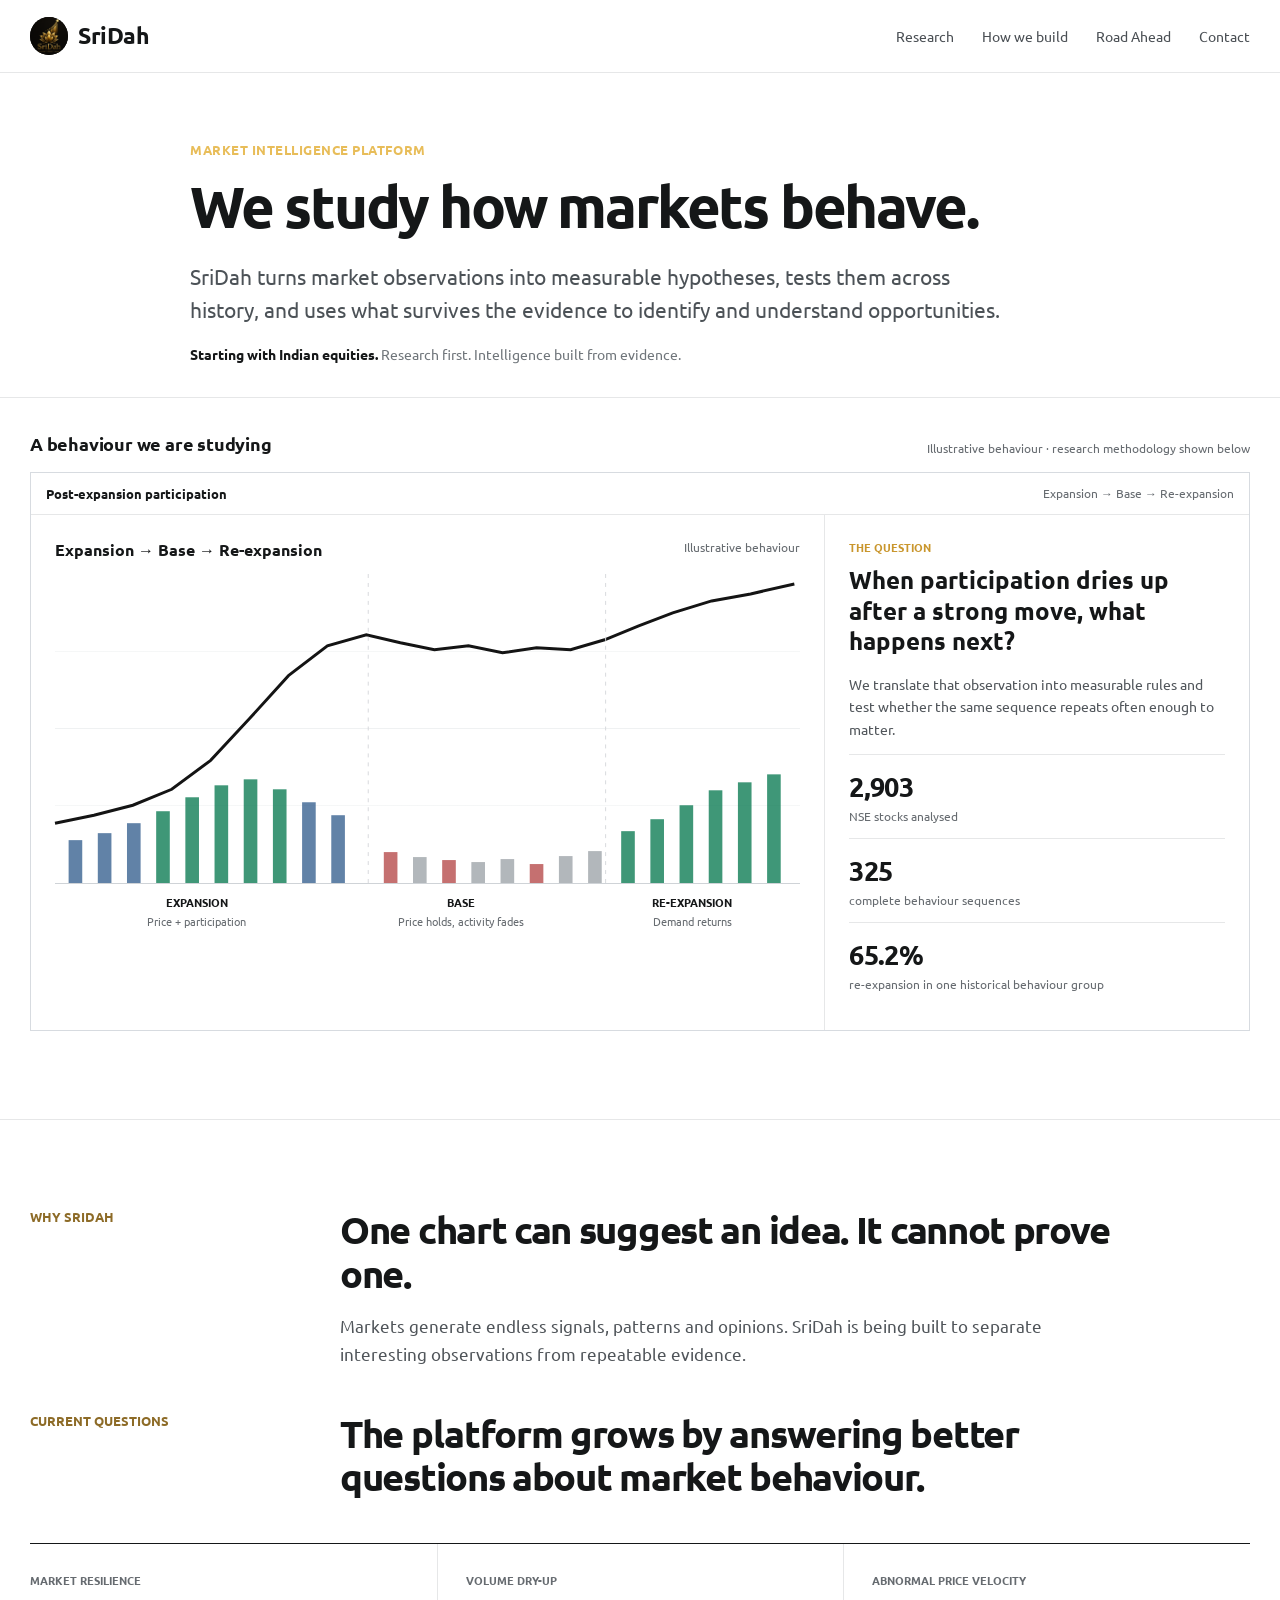
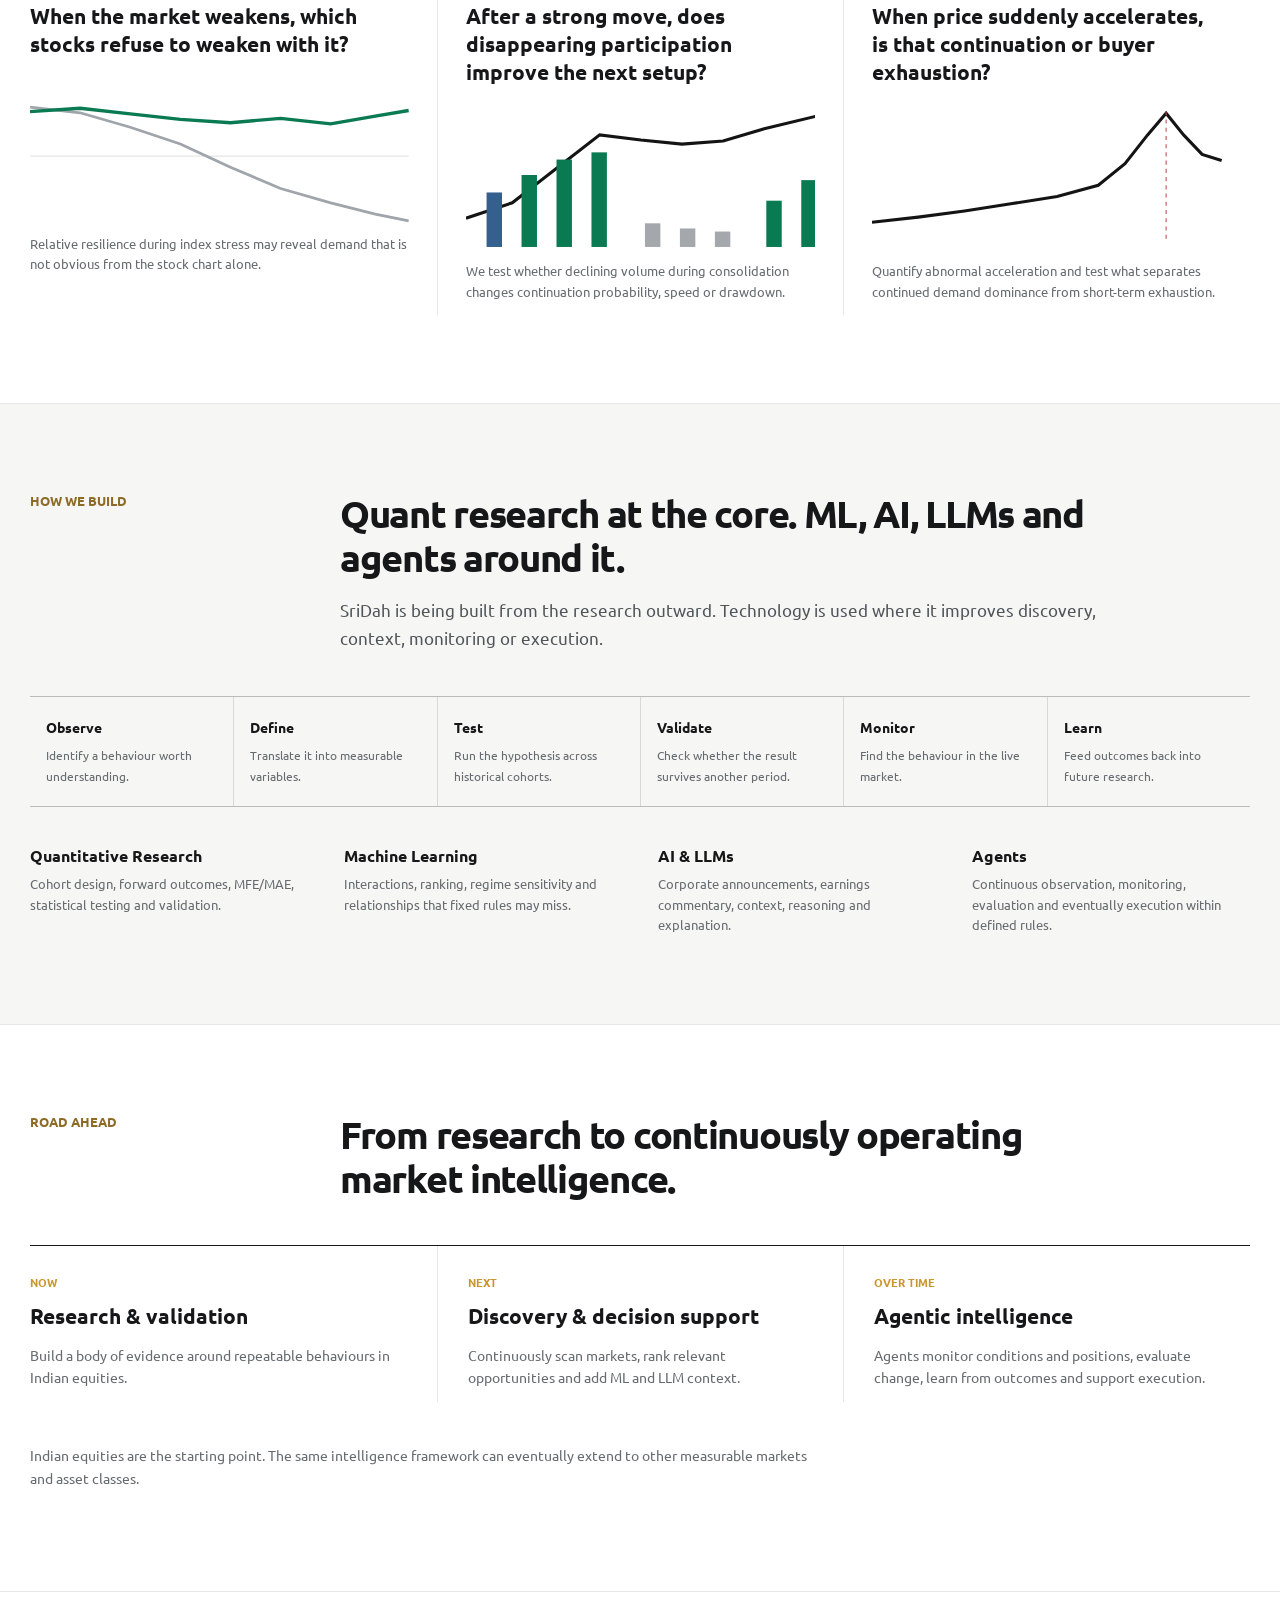
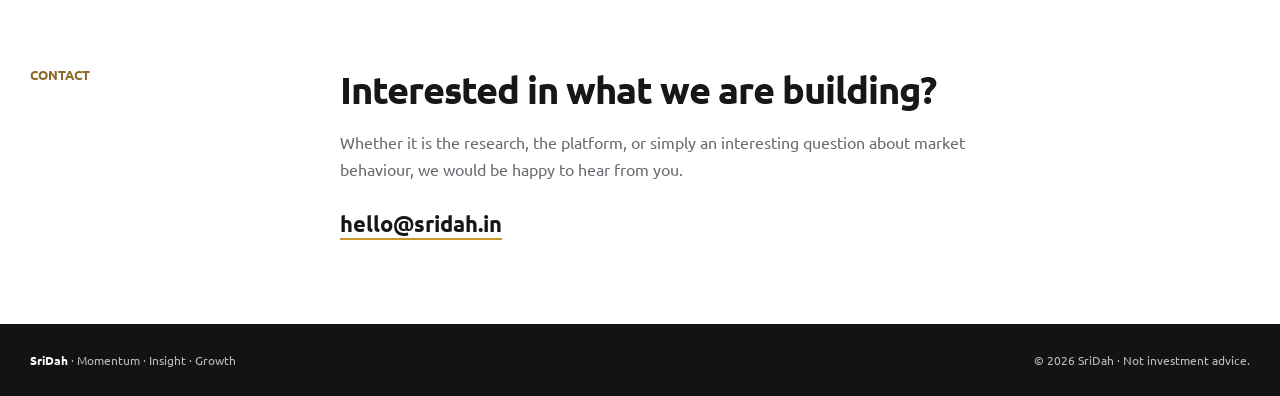
==== index.html @ 727c5d39 "second version" ====
<!doctype html>
<html lang="en">
<head>
<meta charset="utf-8">
<meta name="viewport" content="width=device-width,initial-scale=1">
<title>SriDah | Market Intelligence Platform</title>
<link rel="preconnect" href="https://fonts.googleapis.com">
<link rel="preconnect" href="https://fonts.gstatic.com" crossorigin>
<link href="https://fonts.googleapis.com/css2?family=Ubuntu:wght@400;500;700&display=swap" rel="stylesheet">
<style>
:root{
  --black:#111315; --ink:#151718; --muted:#666b70; --line:#e6e7e8;
  --gold:#c9962d; --gold2:#e8bd59; --soft:#f6f6f4; --white:#fff;
  --green:#0a7a52; --red:#b54848; --blue:#355f8f; --max:1220px;
}
*{box-sizing:border-box}
html{scroll-behavior:smooth}
body{margin:0;font-family:"Ubuntu",Arial,Helvetica,sans-serif;color:var(--ink);background:#fff}
a{color:inherit;text-decoration:none}
.wrap{width:min(var(--max),calc(100% - 48px));margin:0 auto}

header{background:#fff;color:var(--ink);border-bottom:1px solid var(--line)}
.nav{height:72px;display:flex;align-items:center;justify-content:space-between}
.brand{display:flex;align-items:center;gap:10px;font-weight:700;font-size:23px;letter-spacing:-.4px}
.brand img{width:38px;height:38px;object-fit:cover;object-position:50% 31%;border-radius:50%}
.links{display:flex;gap:28px;font-size:14px;color:#4a4f54}
.links a:hover{color:var(--gold)}

.hero{background:#fff;color:var(--ink);padding:68px 0 34px}
.hero-grid{display:block;max-width:900px}
.eyebrow{font-size:13px;font-weight:700;color:var(--gold2);letter-spacing:.04em;margin-bottom:18px}
.hero h1{font-size:58px;line-height:1.03;letter-spacing:-2.2px;margin:0;max-width:820px}
.hero p{font-size:21px;line-height:1.6;color:#4c5257;max-width:820px;margin:24px 0 0}
.techline{margin-top:20px;font-size:14px;color:#777d82}
.techline b{color:var(--ink);font-weight:600}
.logo-stage{display:none}
.logo-stage img{display:none}

section{padding:88px 0;border-bottom:1px solid var(--line)}
.section-head{display:grid;grid-template-columns:240px 1fr;gap:70px;margin-bottom:44px}
.label{font-size:13px;font-weight:700;color:#8d6b27}
.section-head h2{font-size:38px;line-height:1.15;letter-spacing:-1.3px;margin:0;max-width:790px}
.section-head p{margin:16px 0 0;max-width:760px;font-size:17px;line-height:1.65;color:#50555a}

.research-window{border:1px solid #d7dbe0}
.research-top{height:42px;display:flex;align-items:center;justify-content:space-between;padding:0 15px;border-bottom:1px solid var(--line);font-size:12px;color:var(--muted)}
.research-top b{color:var(--ink);font-size:13px}
.research-grid{display:grid;grid-template-columns:1.5fr .8fr}
.chart-side{padding:24px;border-right:1px solid var(--line)}
.chart-title{display:flex;justify-content:space-between;margin-bottom:14px;gap:20px}
.chart-title strong{font-size:16px} .chart-title span{font-size:12px;color:var(--muted)}
.chart{height:310px;padding-right:6px;background:linear-gradient(to bottom,transparent 24.8%,#eff1f2 25%,transparent 25.2%,transparent 49.8%,#eff1f2 50%,transparent 50.2%,transparent 74.8%,#eff1f2 75%,transparent 75.2%);border-bottom:1px solid #cfd3d7}
.chart svg{width:100%;height:100%;overflow:visible}
.regimes{display:grid;grid-template-columns:38% 33% 29%;font-size:11px;color:var(--muted);text-align:center;margin-top:10px}
.regimes b{display:block;color:var(--ink);margin-bottom:3px}
.insight{padding:24px}
.insight .q{font-size:11px;font-weight:700;color:var(--gold);margin-bottom:10px}
.insight h3{font-size:24px;line-height:1.28;margin:0 0 16px}
.insight p{font-size:14px;line-height:1.6;color:#51565b}
.stat{padding:14px 0;border-top:1px solid var(--line)}
.stat b{display:block;font-size:27px;letter-spacing:-.7px}
.stat span{font-size:12px;color:var(--muted)}

.questions{display:grid;grid-template-columns:repeat(3,1fr);border-top:1px solid var(--ink)}
.question{padding:24px 28px 0 0}
.question+.question{border-left:1px solid var(--line);padding-left:28px}
.question small{font-size:11px;font-weight:700;color:var(--muted)}
.question h3{font-size:21px;line-height:1.32;margin:14px 0 18px}
.question p{font-size:13px;line-height:1.58;color:var(--muted)}
.mini{height:140px;margin:18px 0}

.build{background:var(--soft)}
.pipeline{display:grid;grid-template-columns:repeat(6,1fr);border-top:1px solid #bbb;border-bottom:1px solid #bbb}
.step{padding:21px 16px;min-height:105px}
.step+.step{border-left:1px solid #d8d8d8}
.step b{display:block;font-size:14px;margin-bottom:7px}
.step span{font-size:12px;line-height:1.5;color:var(--muted)}
.tech{display:grid;grid-template-columns:repeat(4,1fr);gap:36px;margin-top:38px}
.tech h3{font-size:16px;margin:0 0 8px}
.tech p{font-size:13px;line-height:1.6;color:var(--muted);margin:0}

.road{display:grid;grid-template-columns:repeat(3,1fr);border-top:1px solid var(--ink)}
.phase{padding:24px 30px 0 0}
.phase+.phase{border-left:1px solid var(--line);padding-left:30px}
.phase small{font-size:11px;font-weight:700;color:var(--gold)}
.phase h3{font-size:21px;margin:12px 0}
.phase p{font-size:14px;line-height:1.6;color:var(--muted)}
.scope{font-size:14px;line-height:1.6;color:var(--muted);max-width:800px;margin-top:42px}

.contact{padding:74px 0 84px}
.contact-grid{display:grid;grid-template-columns:240px 1fr;gap:70px}
.contact h2{font-size:38px;margin:0 0 16px;letter-spacing:-1px}
.contact p{font-size:16px;line-height:1.65;color:var(--muted);max-width:660px}
.email{display:inline-block;margin-top:12px;font-size:22px;font-weight:700;border-bottom:2px solid var(--gold)}

footer{background:var(--black);color:#bcbcbc;padding:28px 0}
.foot{display:flex;justify-content:space-between;gap:20px;font-size:12px}
.foot b{color:#fff}
.mobile{display:none}


.hero-meta{margin-top:18px;font-size:14px;color:#70767b}
.hero-meta b{color:var(--ink)}
.proof-wrap{padding:28px 0 72px}
.proof-intro{display:flex;align-items:end;justify-content:space-between;gap:30px;margin-bottom:16px}
.proof-intro h2{font-size:18px;margin:0;letter-spacing:-.2px}
.proof-intro span{font-size:12px;color:var(--muted)}

@media(max-width:900px){
 .links{display:none} .mobile{display:block;font-size:13px;color:#ccc}
 .hero-grid,.section-head,.contact-grid{grid-template-columns:1fr}
 .hero-grid{gap:36px} .hero h1{font-size:42px} .hero p{font-size:17px}
 .logo-stage{min-height:auto} .logo-stage img{width:min(78vw,440px)}
 .research-grid,.questions,.tech,.road{grid-template-columns:1fr}
 .chart-side{border-right:0;border-bottom:1px solid var(--line)}
 .question+.question,.phase+.phase{border-left:0;border-top:1px solid var(--line);padding-left:0}
 .question,.phase{padding:24px 0}
 .pipeline{grid-template-columns:1fr 1fr}
 .step:nth-child(even){border-left:1px solid #d8d8d8}
 .step:nth-child(n+3){border-top:1px solid #d8d8d8}
}
</style>
</head>
<body>
<header>
 <div class="wrap nav">
  <a class="brand" href="#">
   <img style="background:#0b0b0b" src="[data-uri]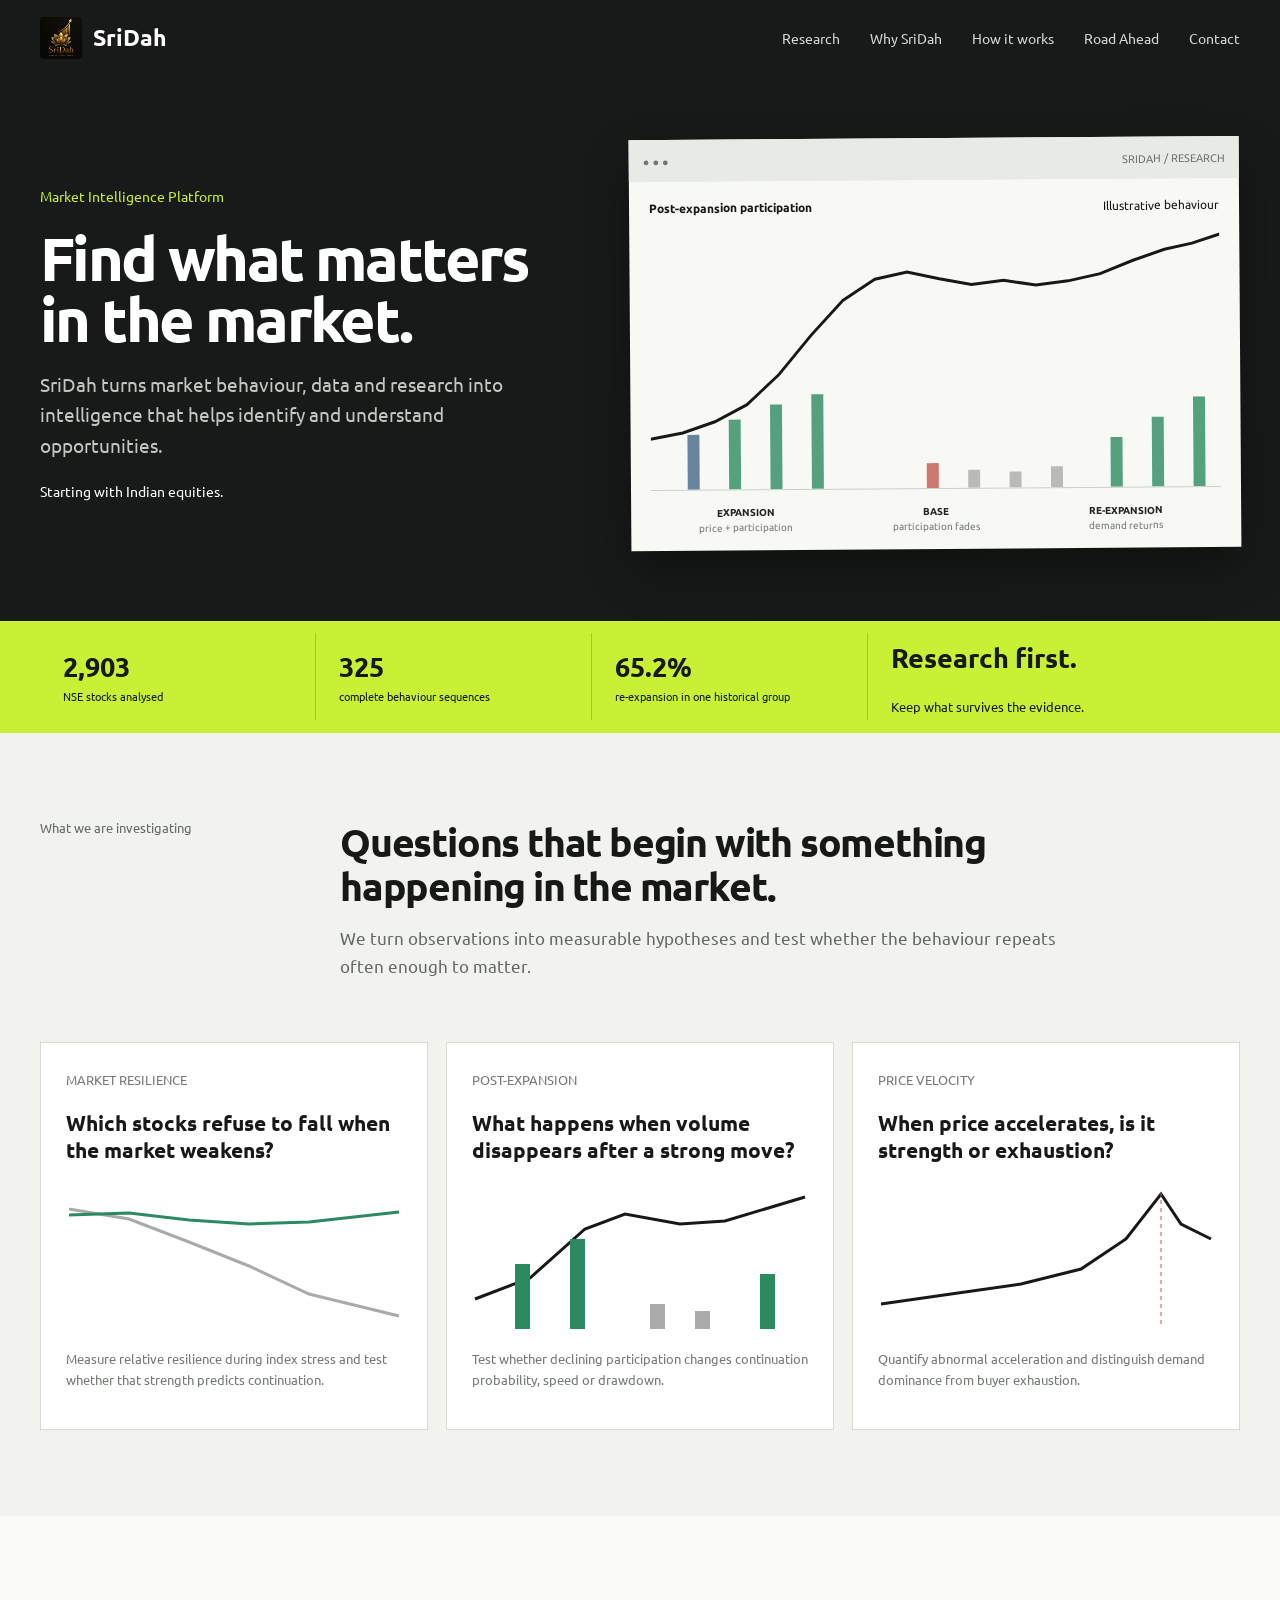
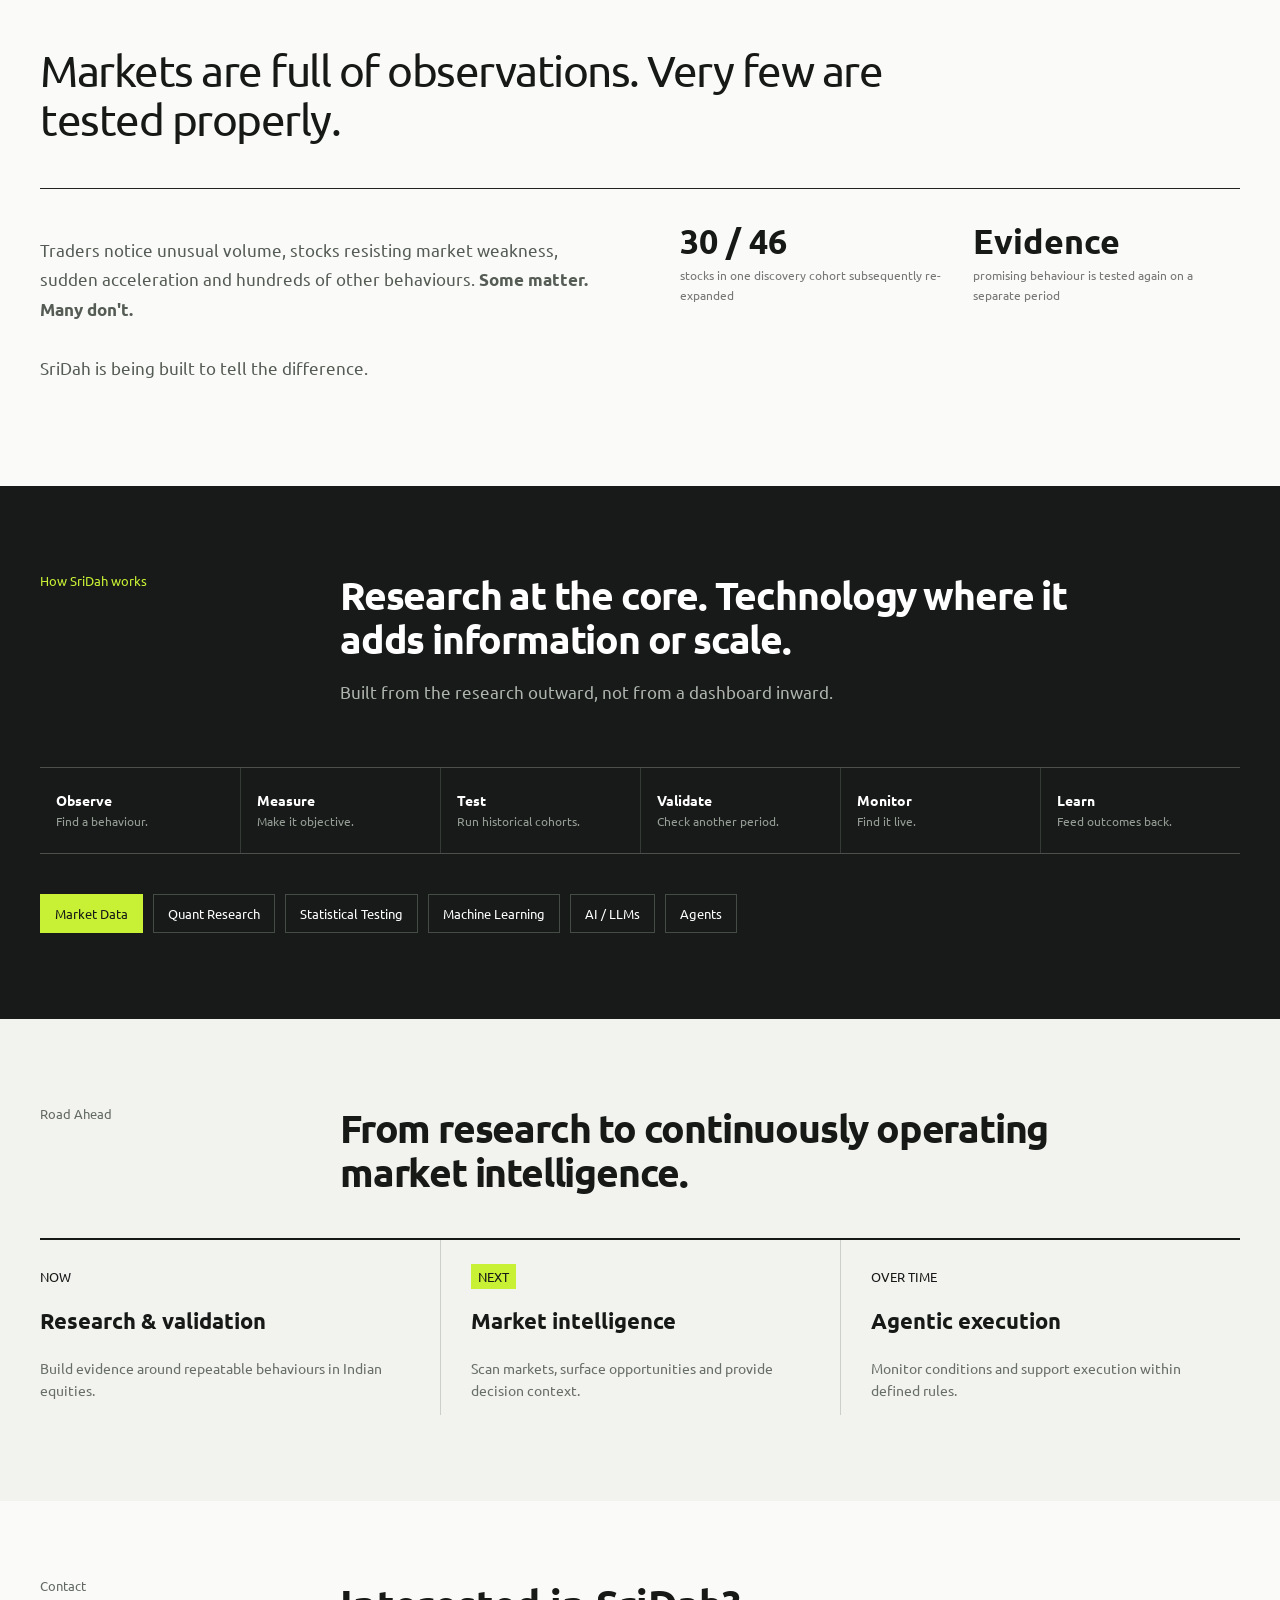
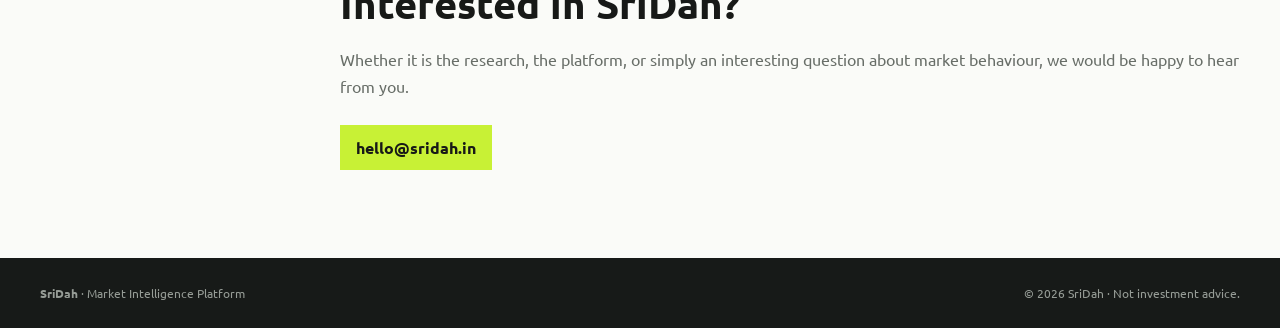
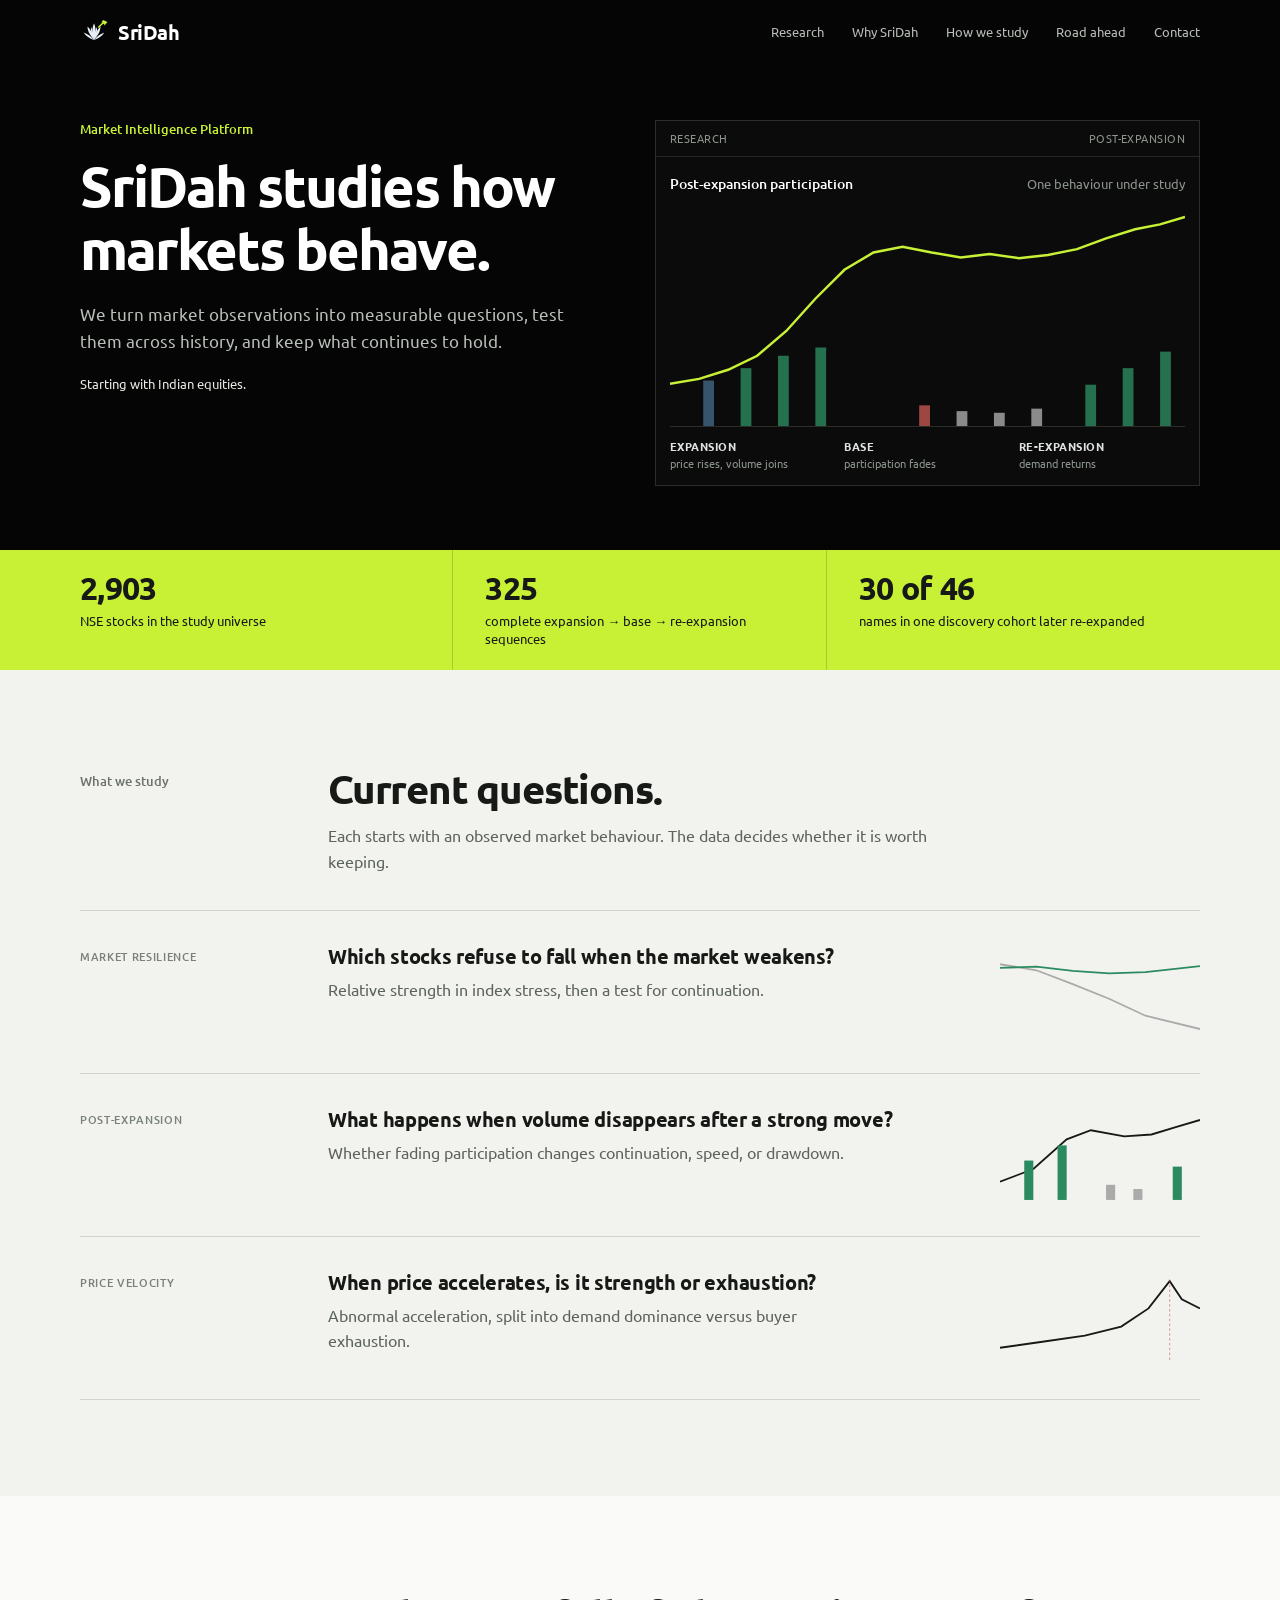
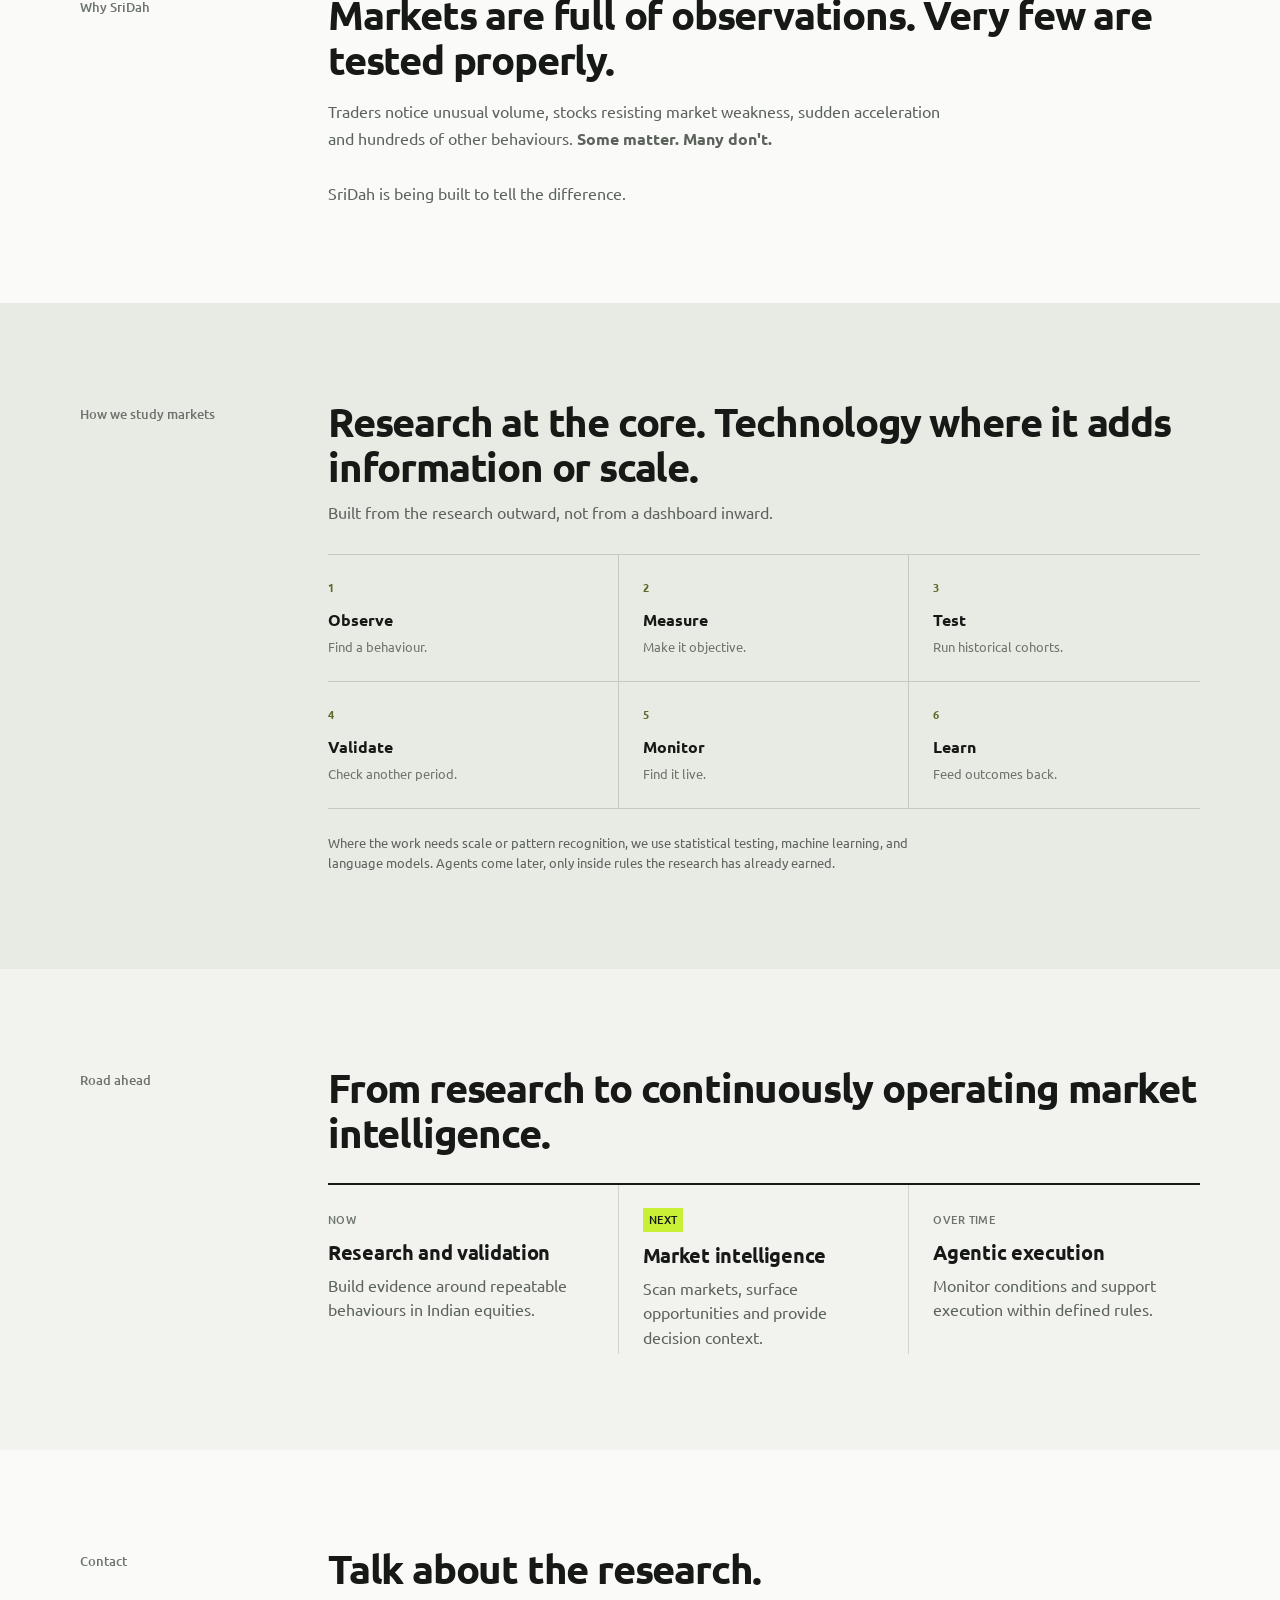
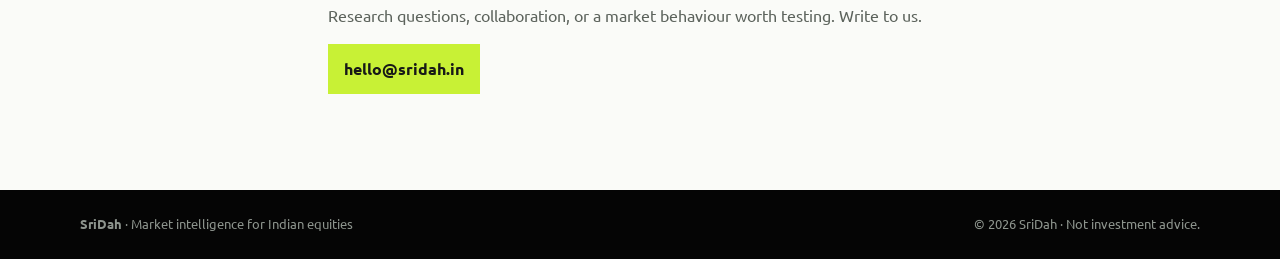
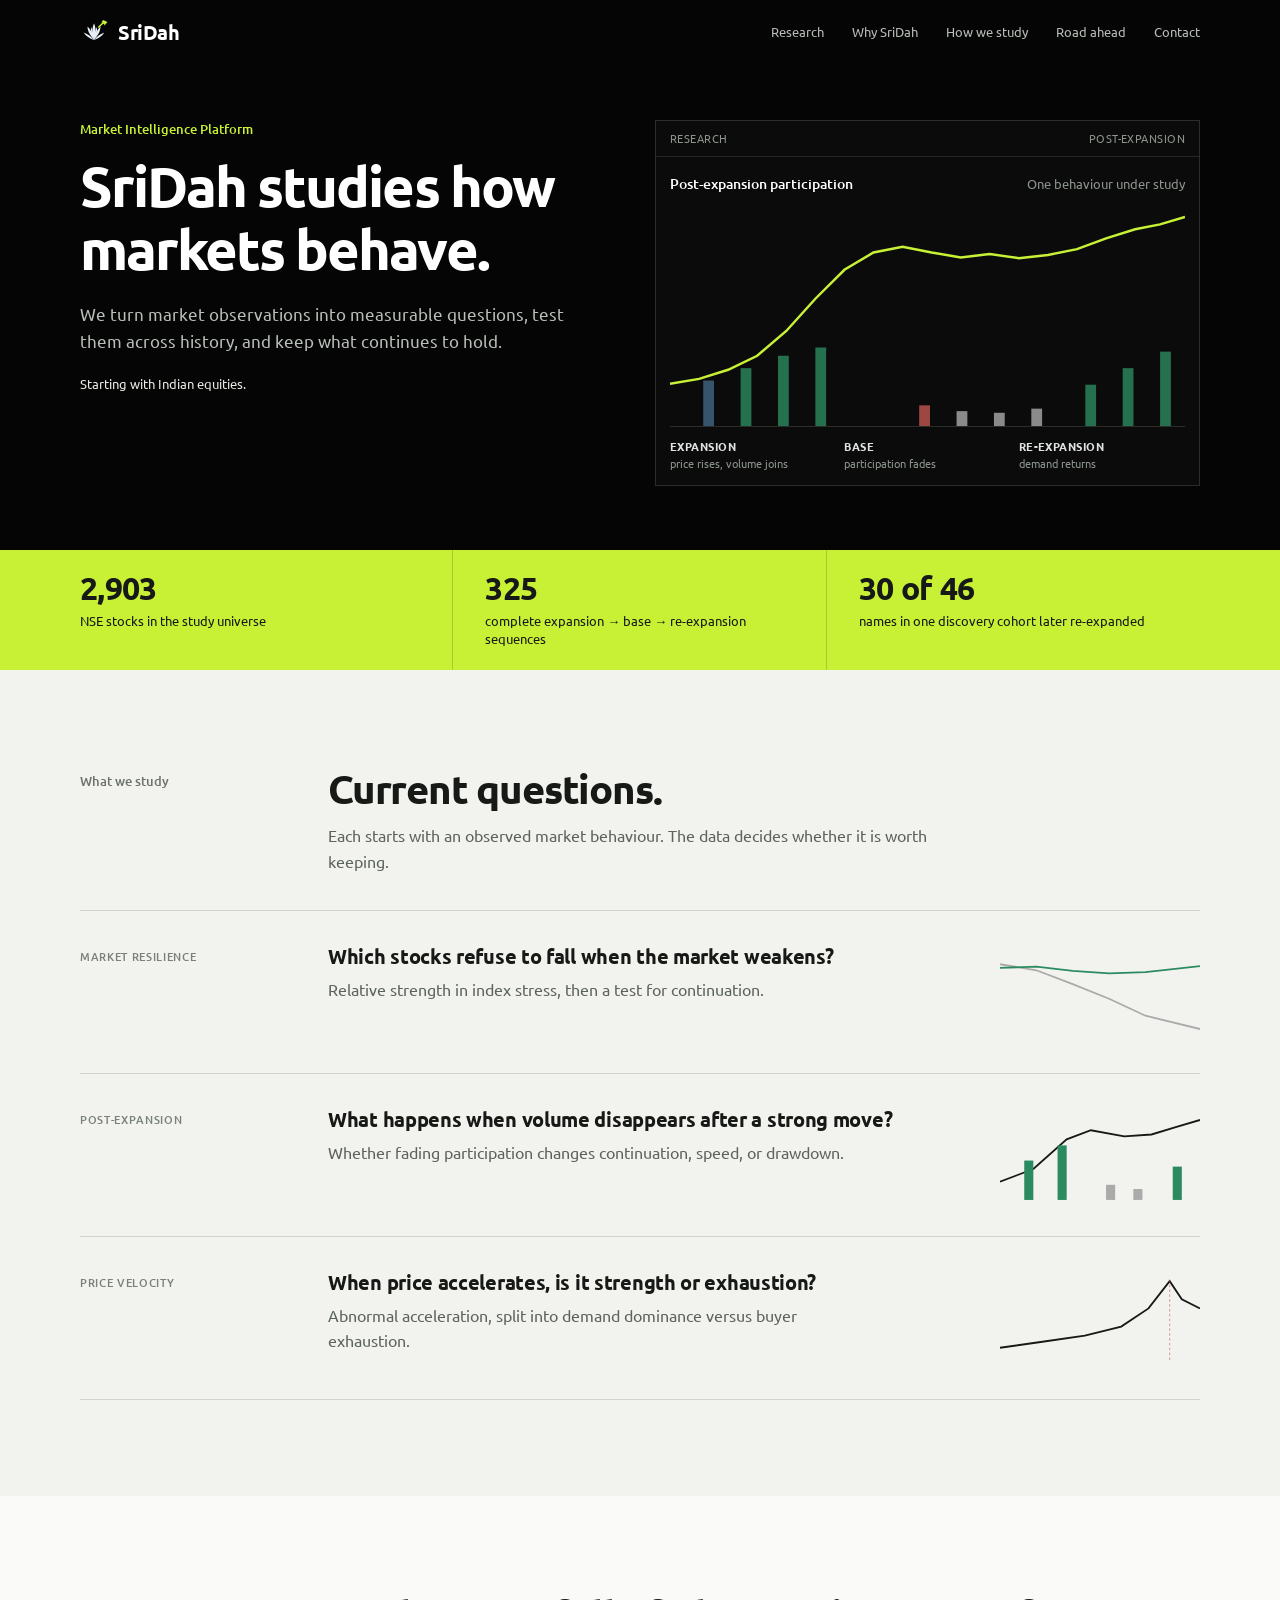
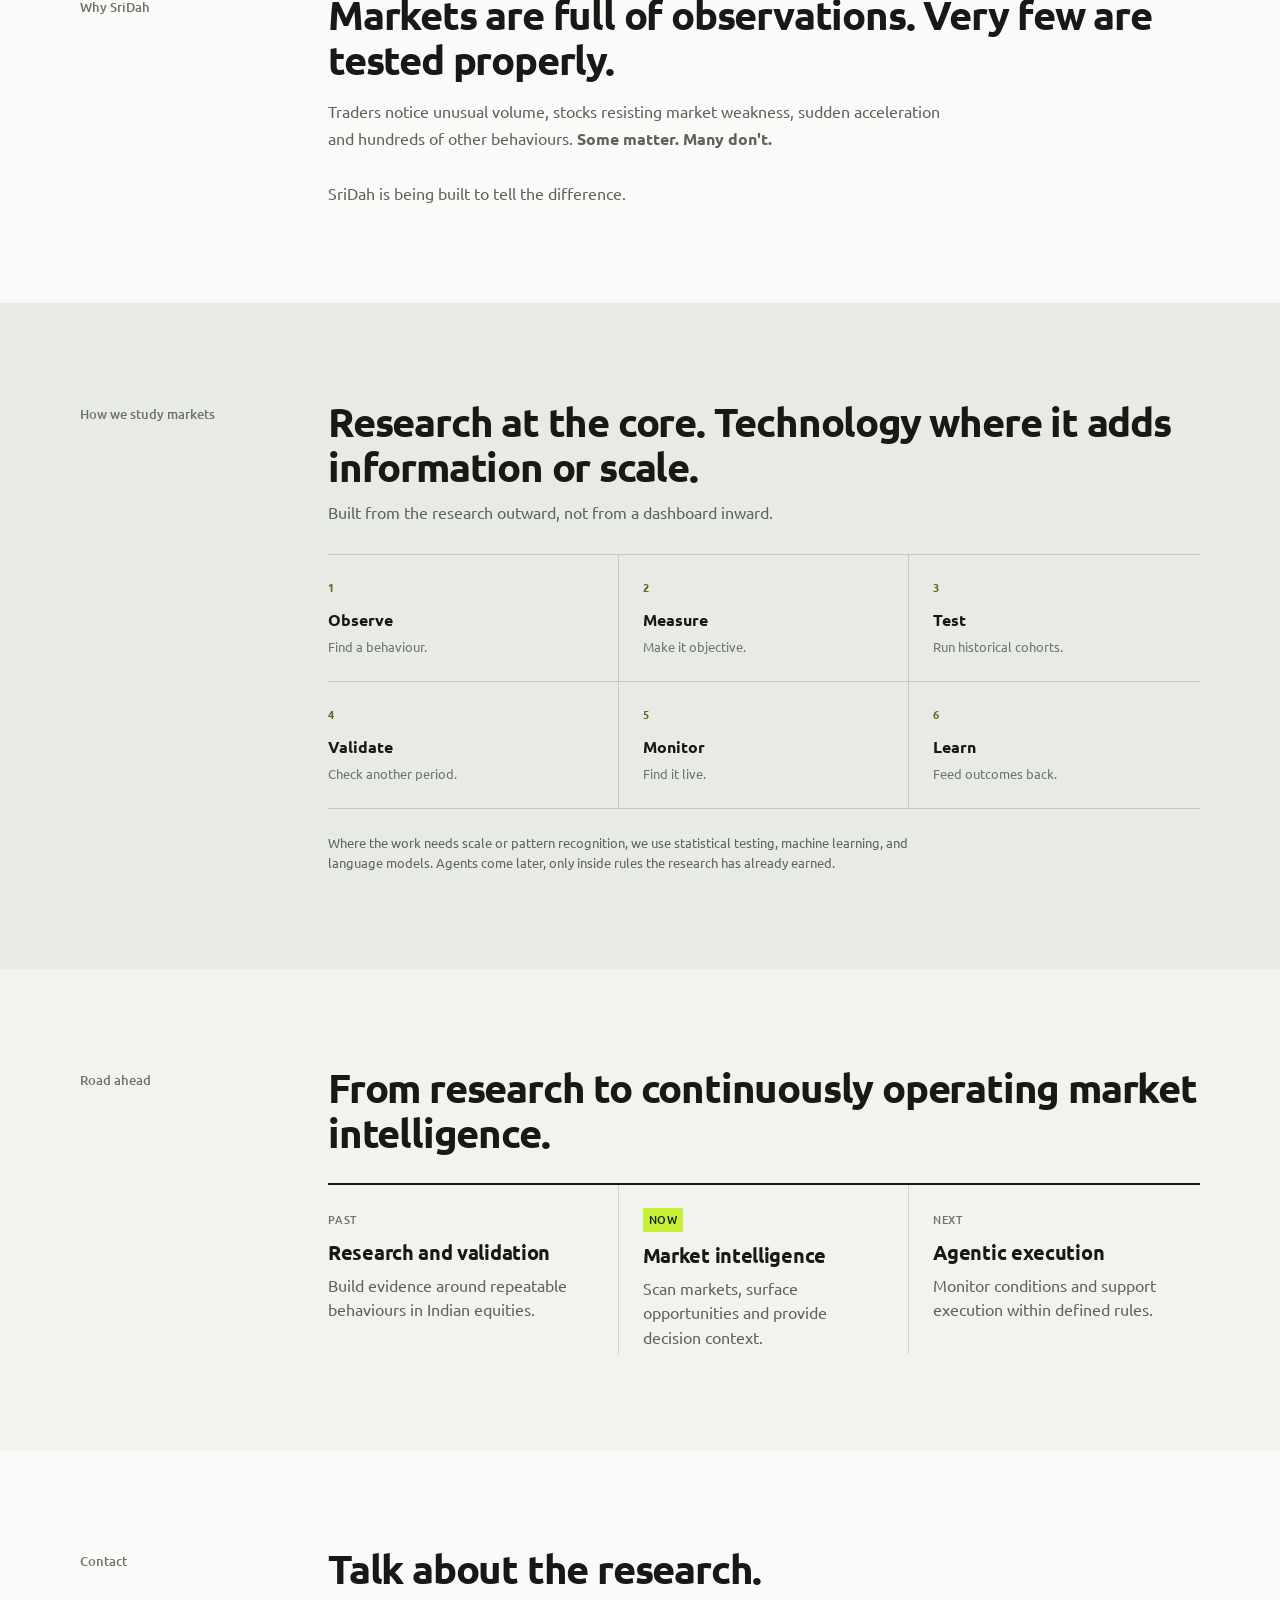
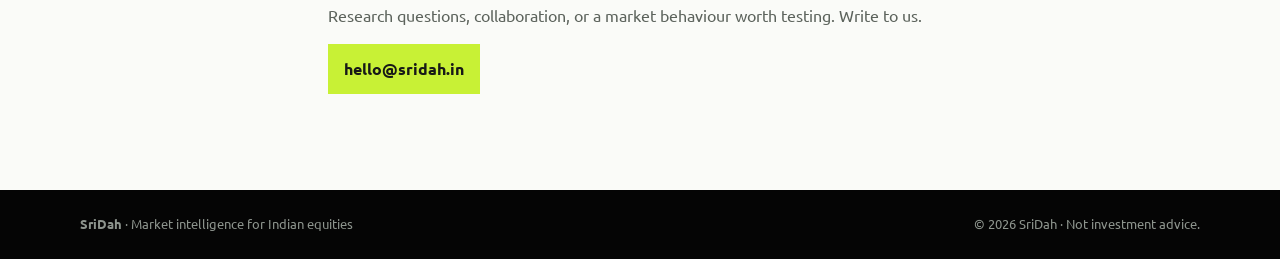
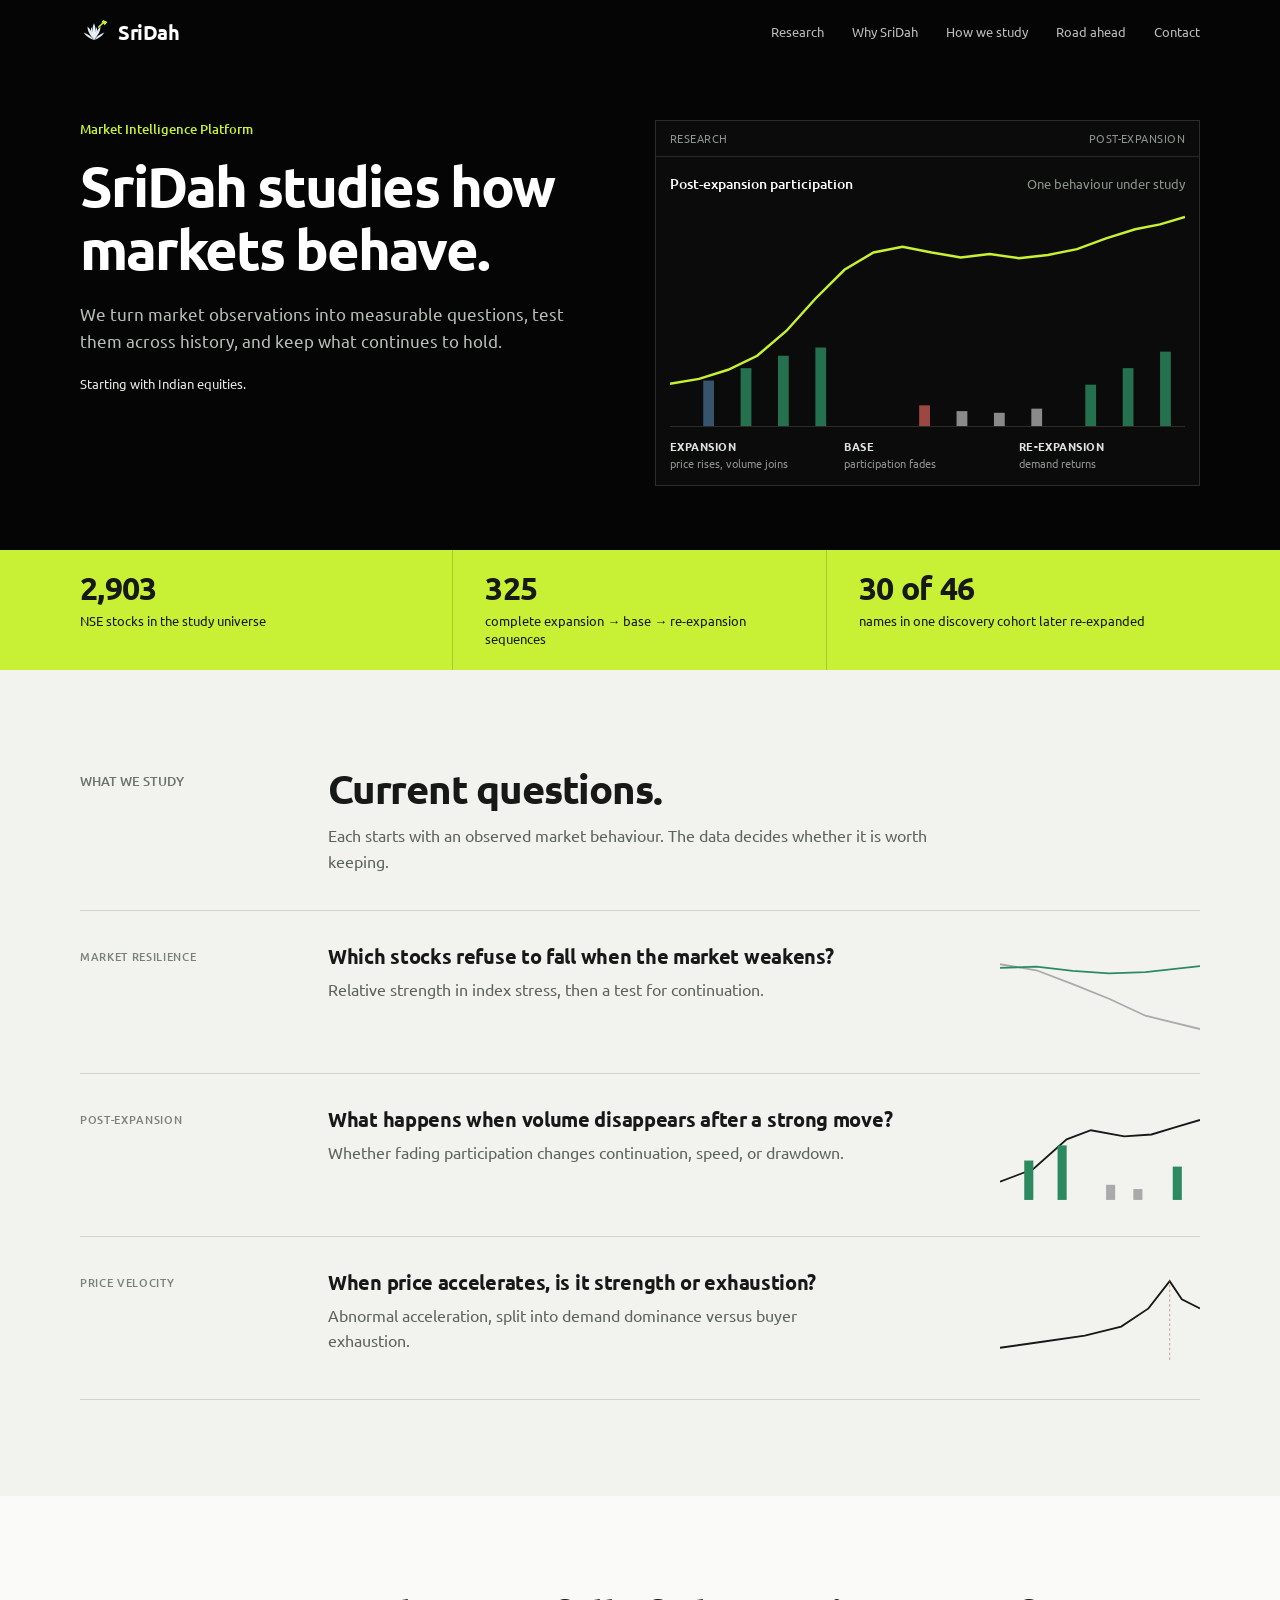
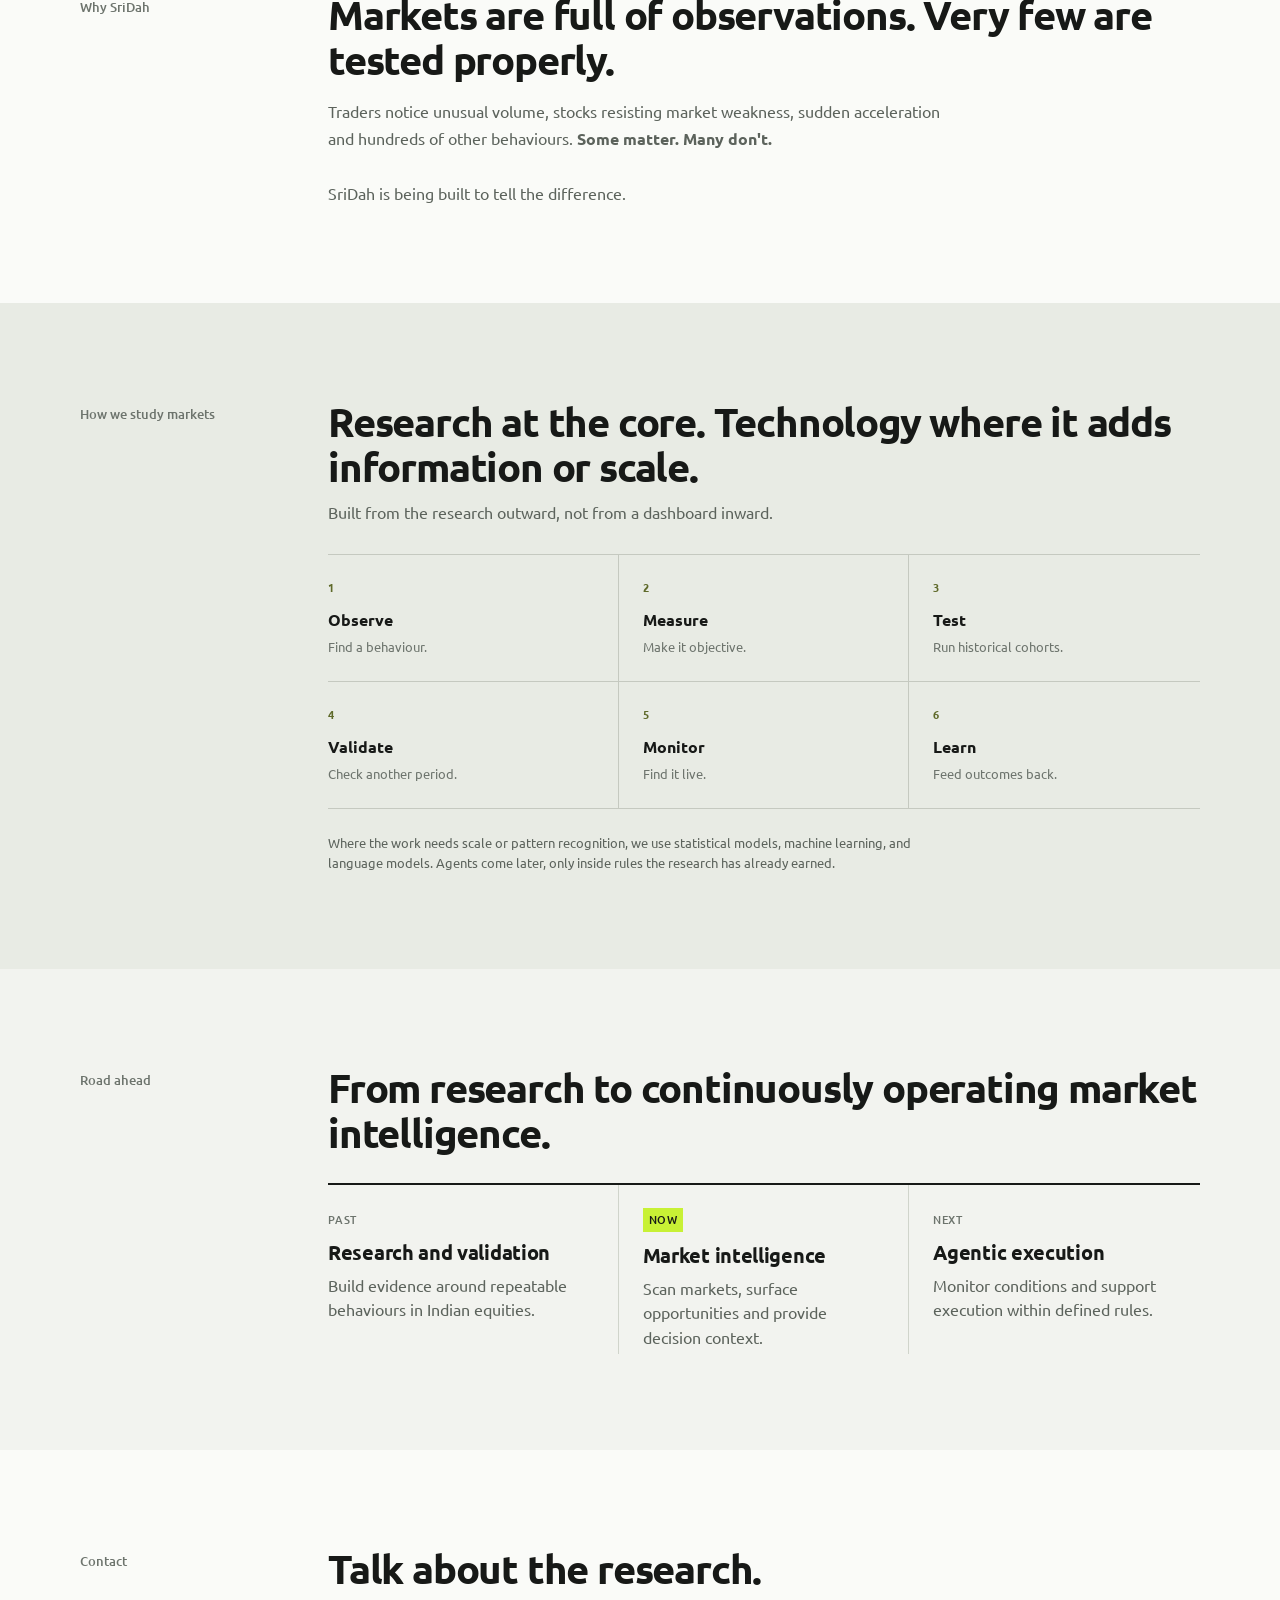
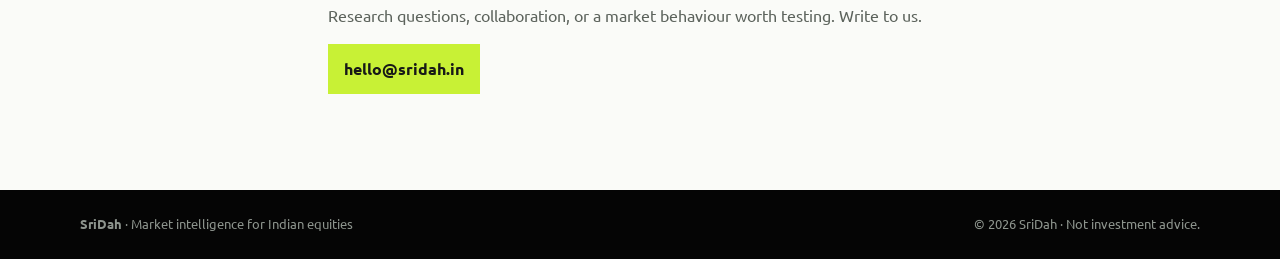
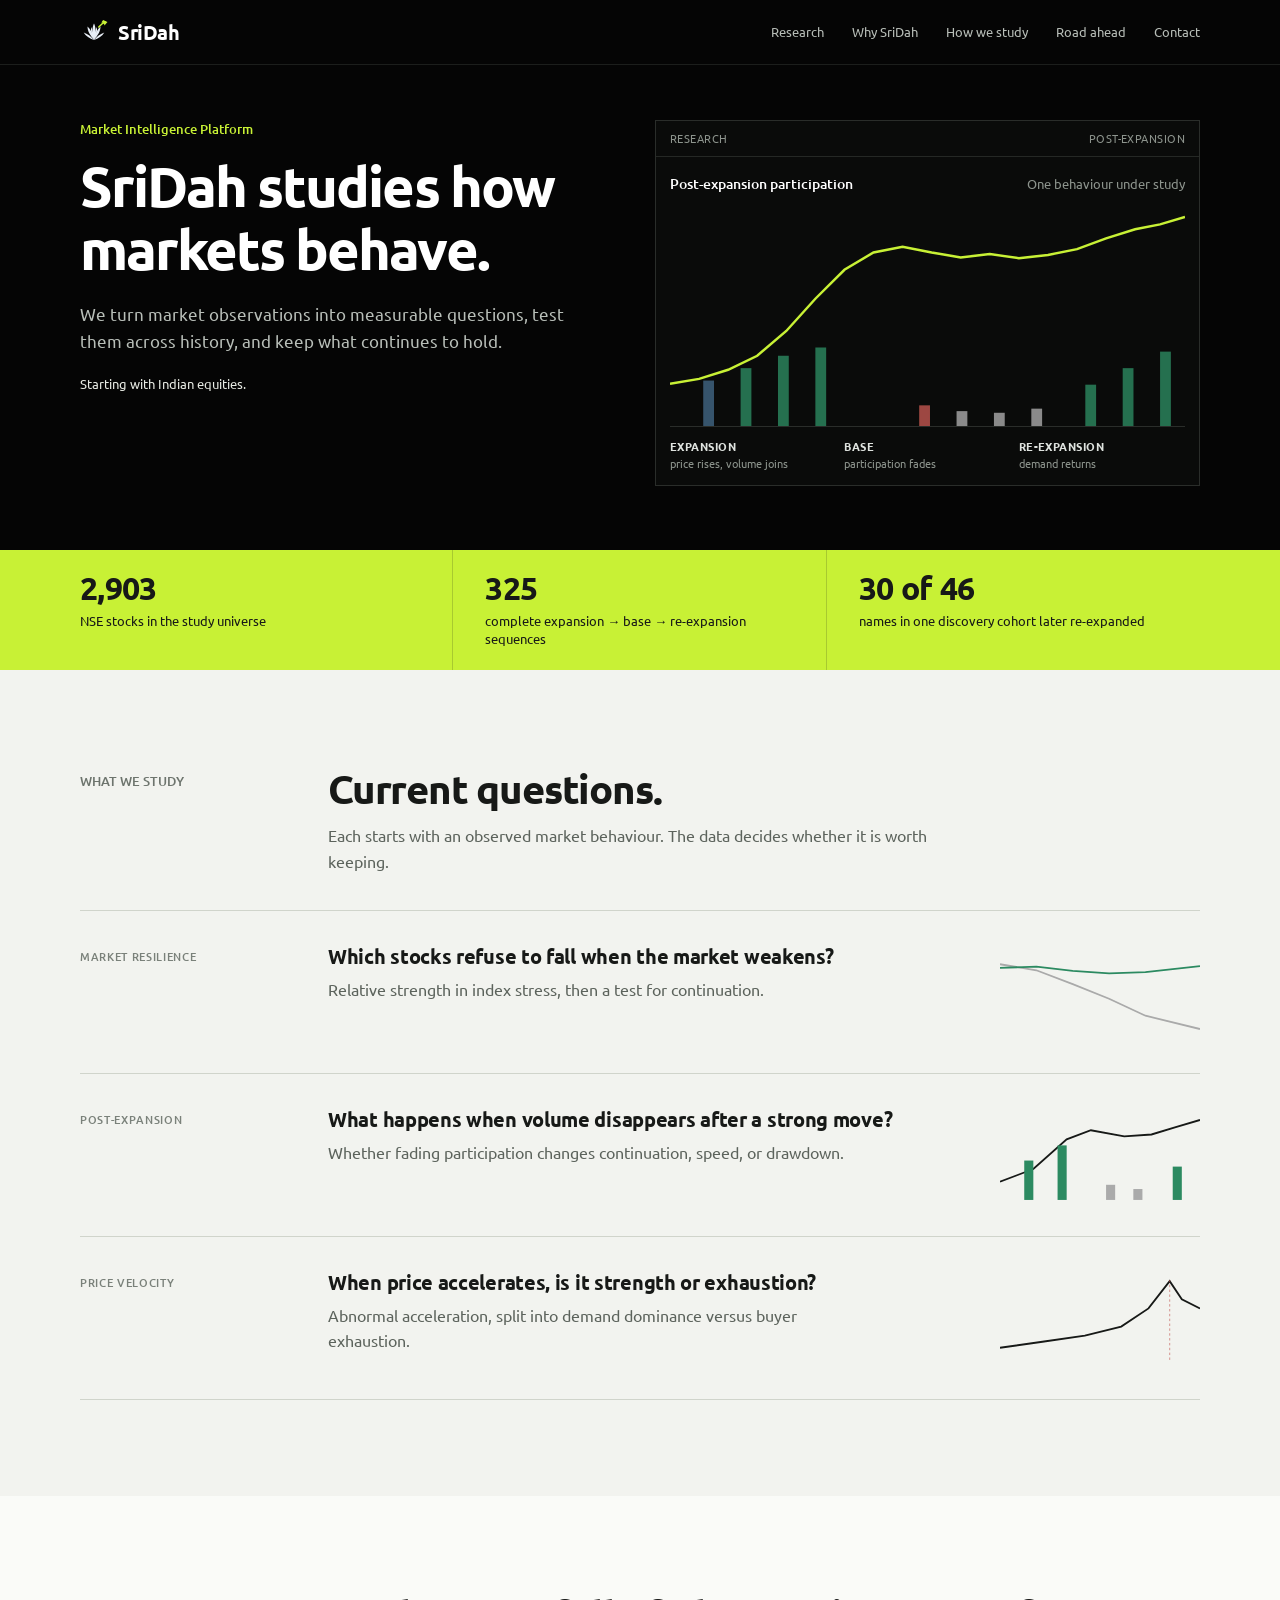
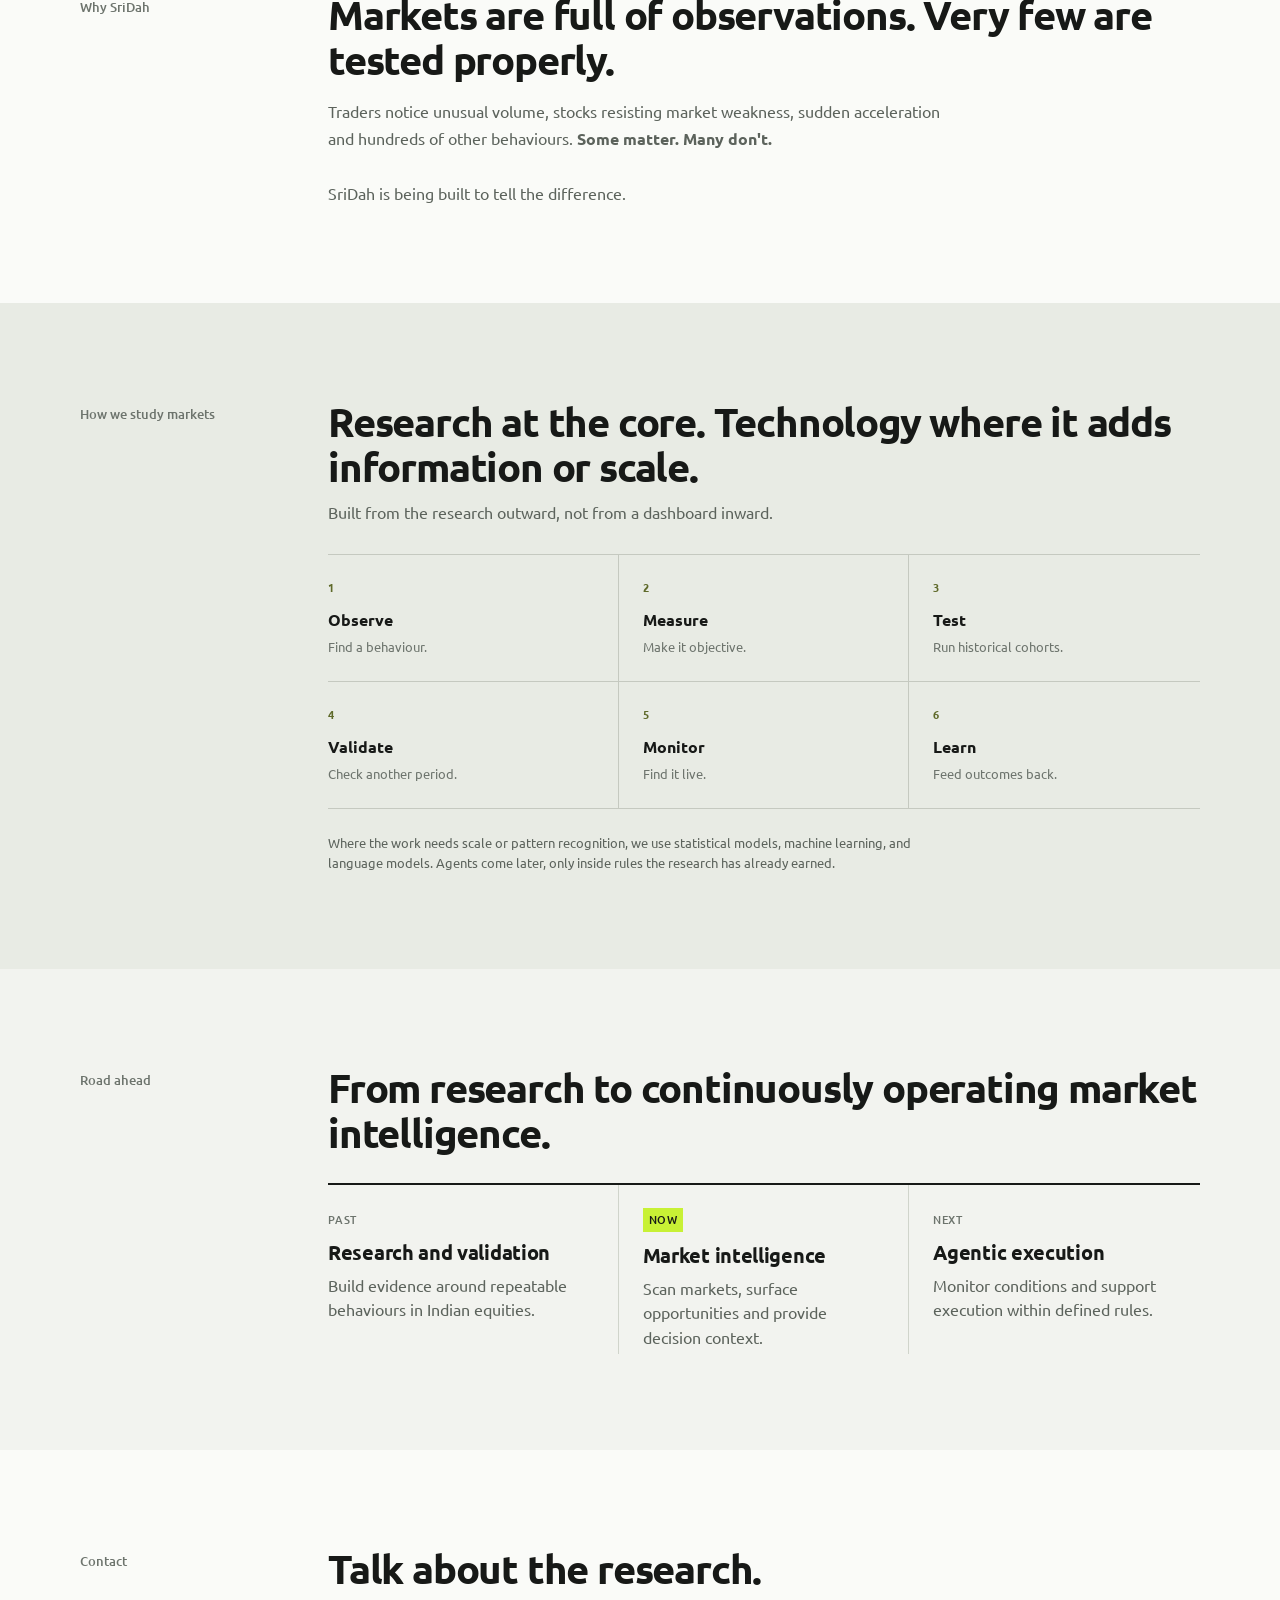
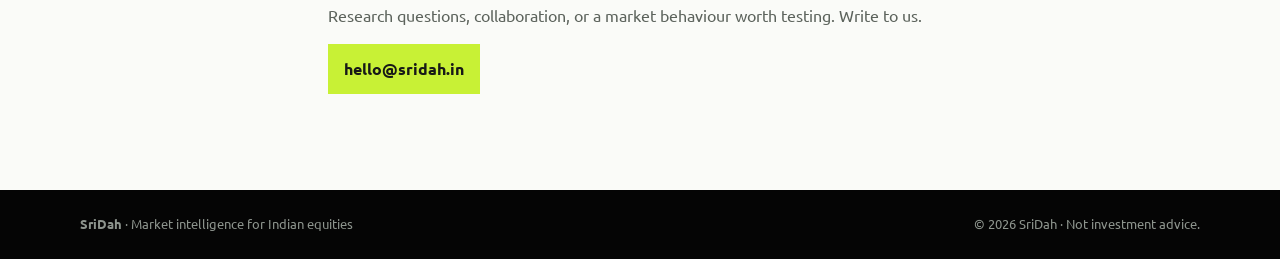
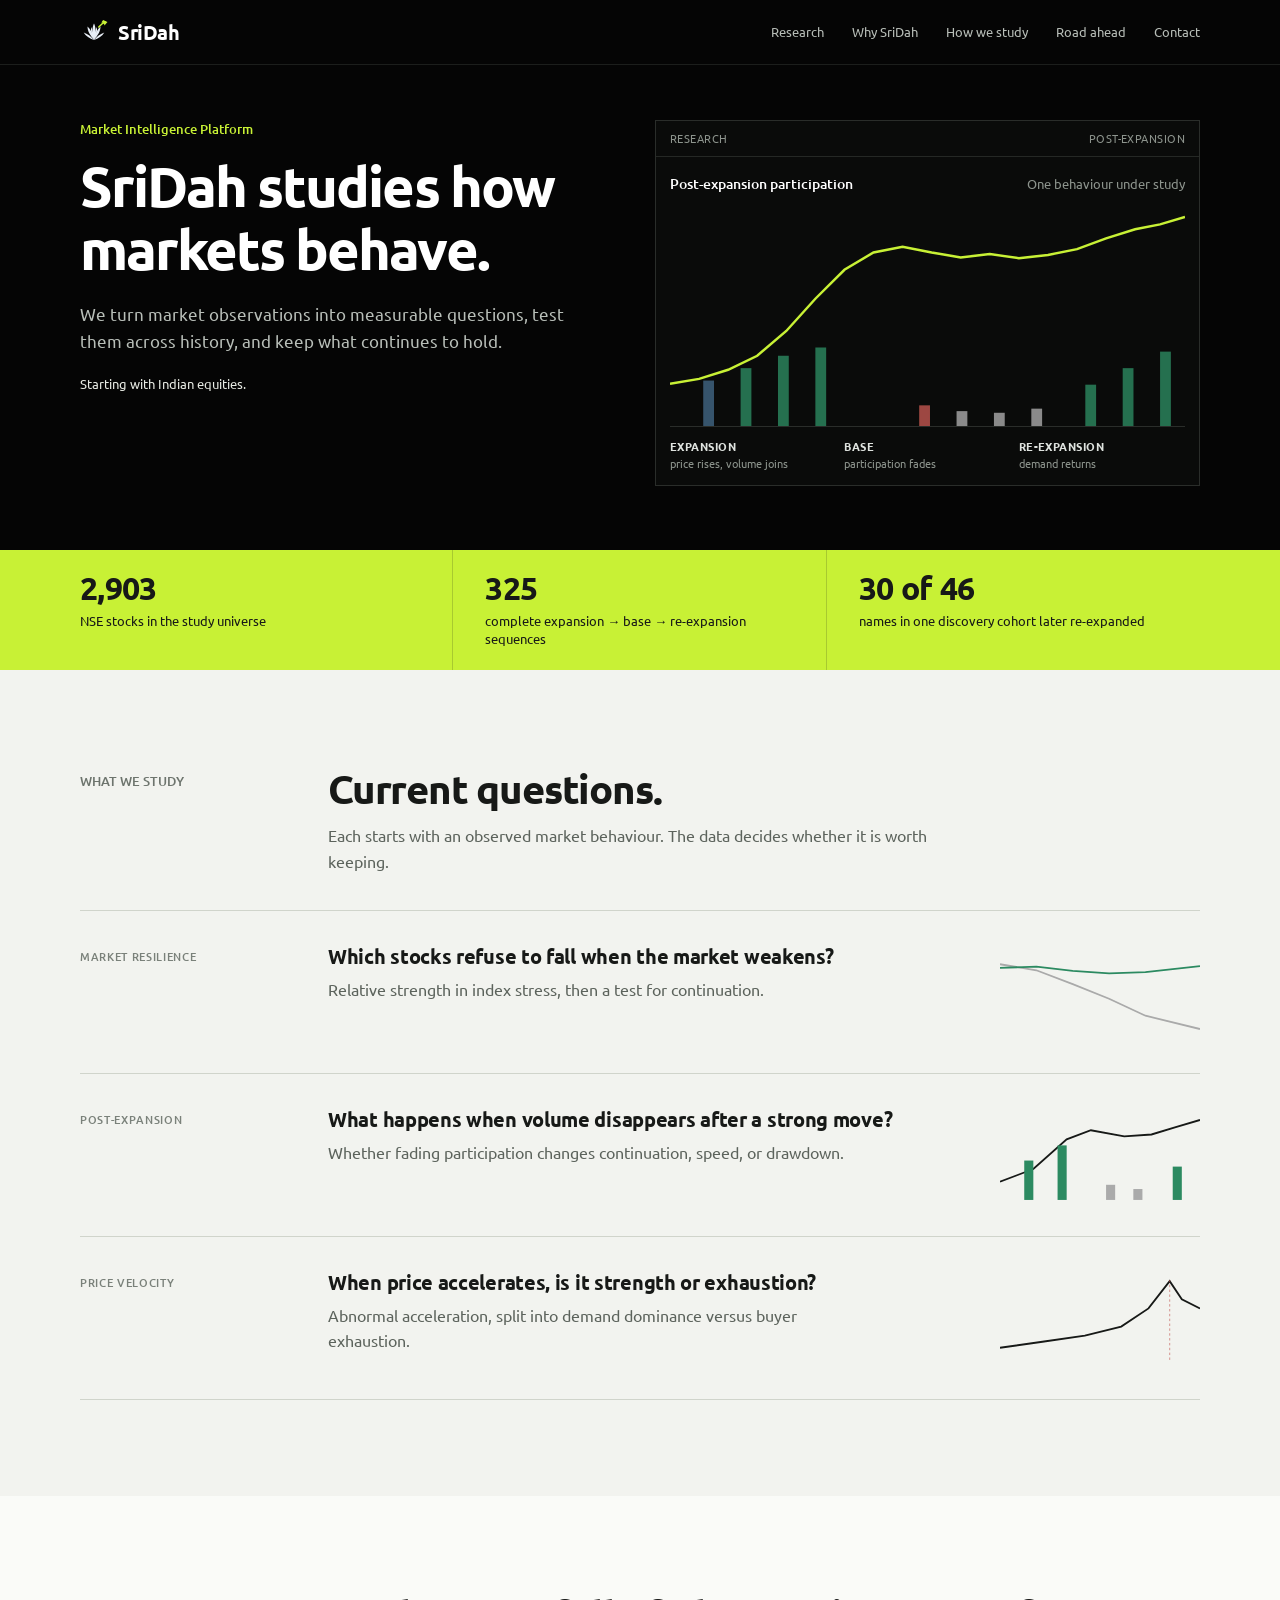
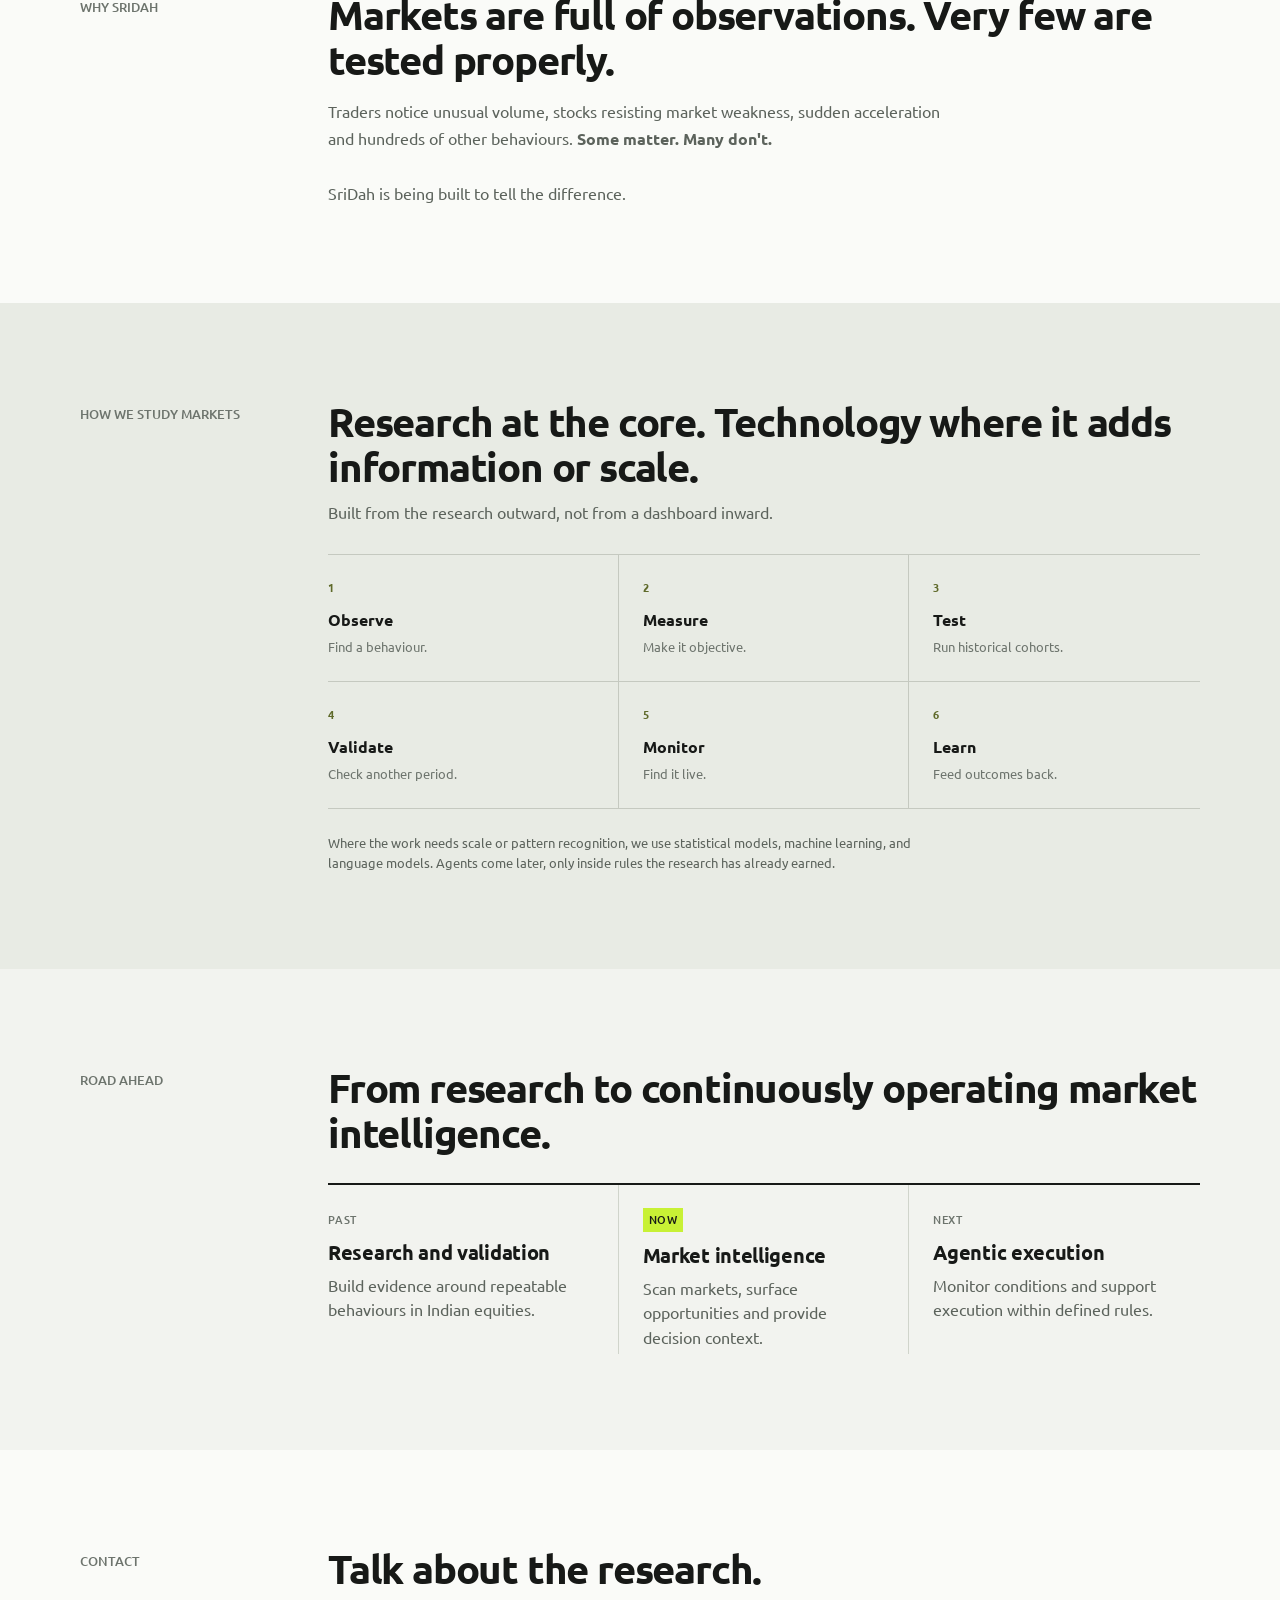
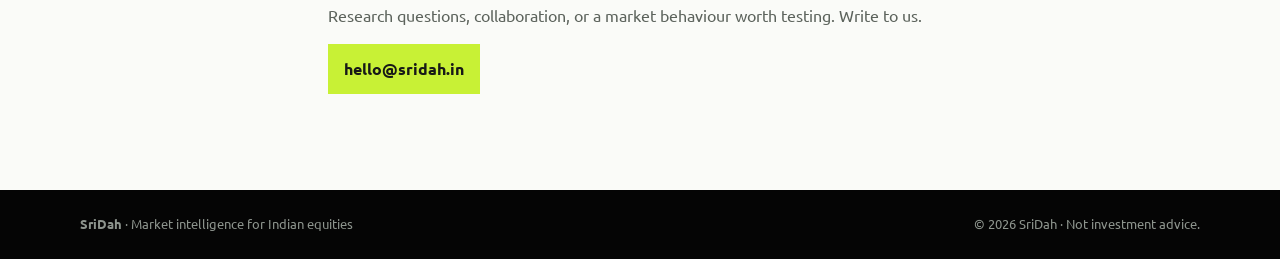
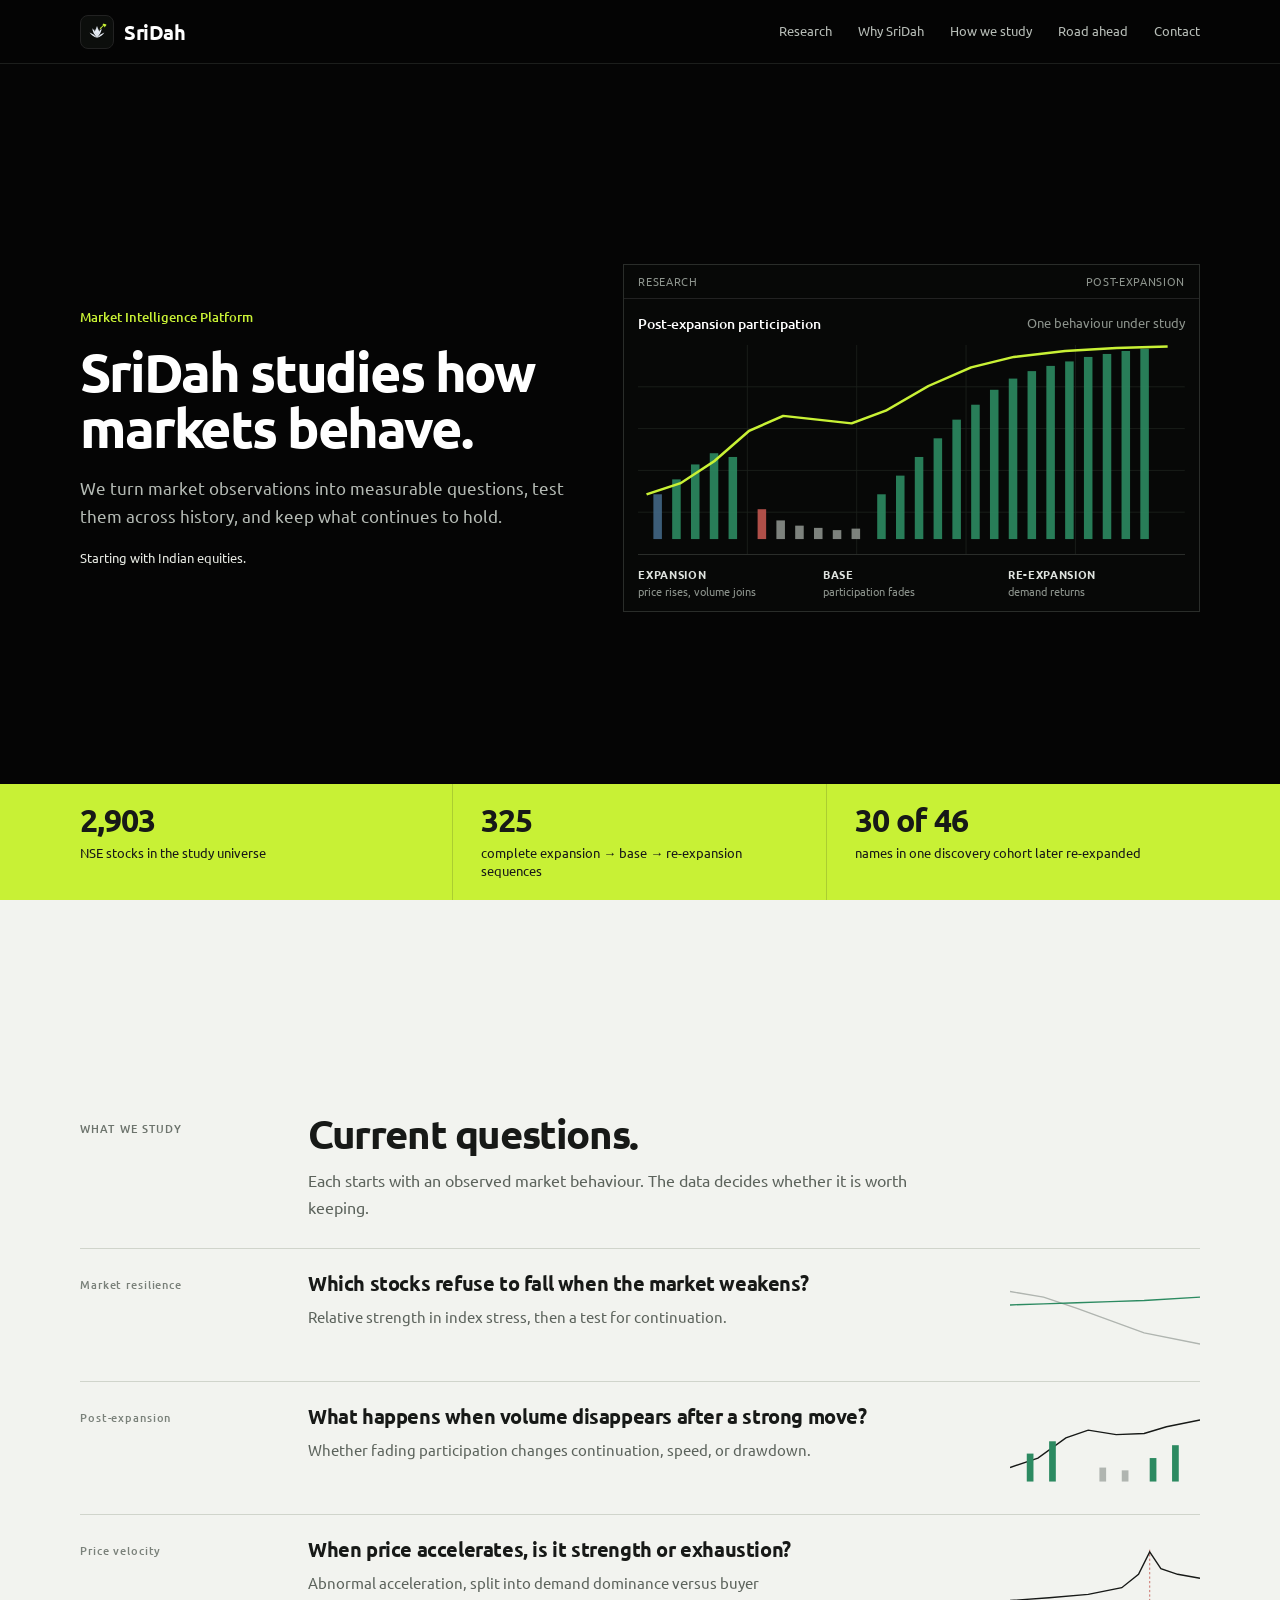
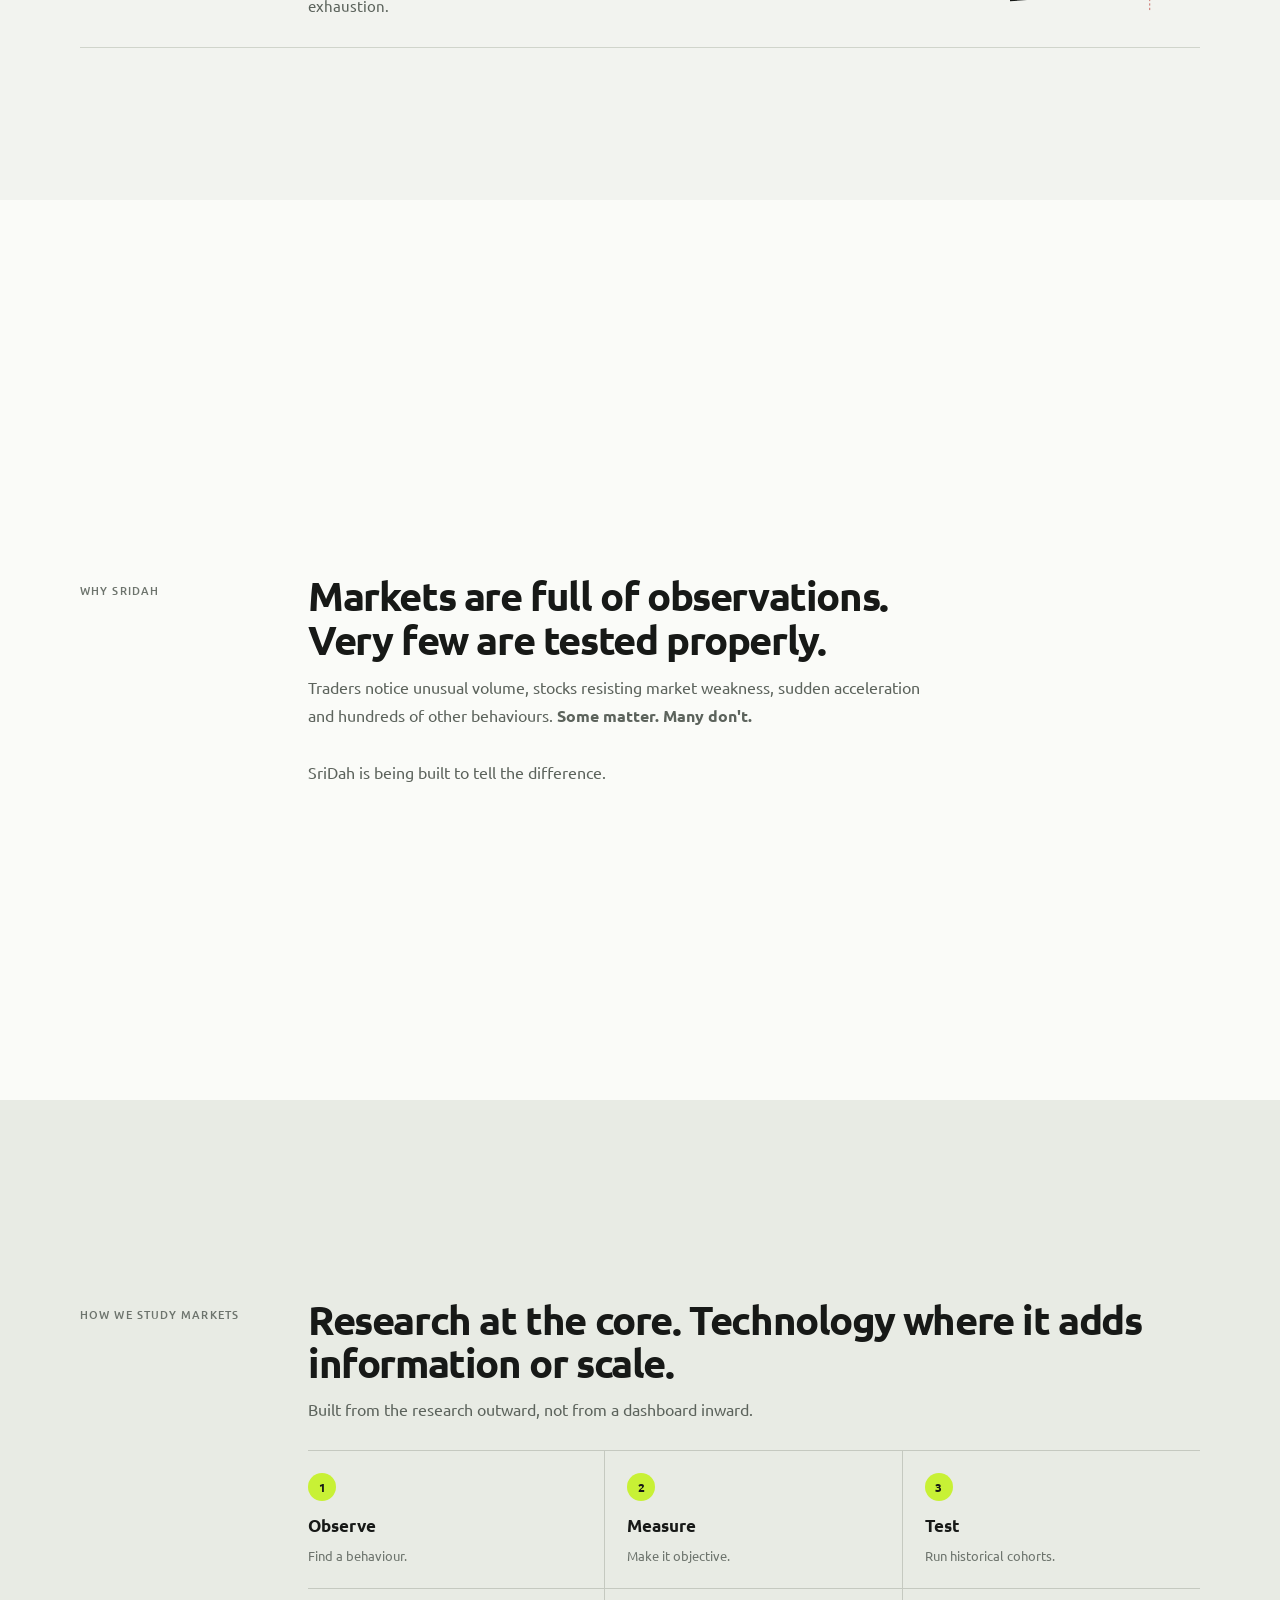
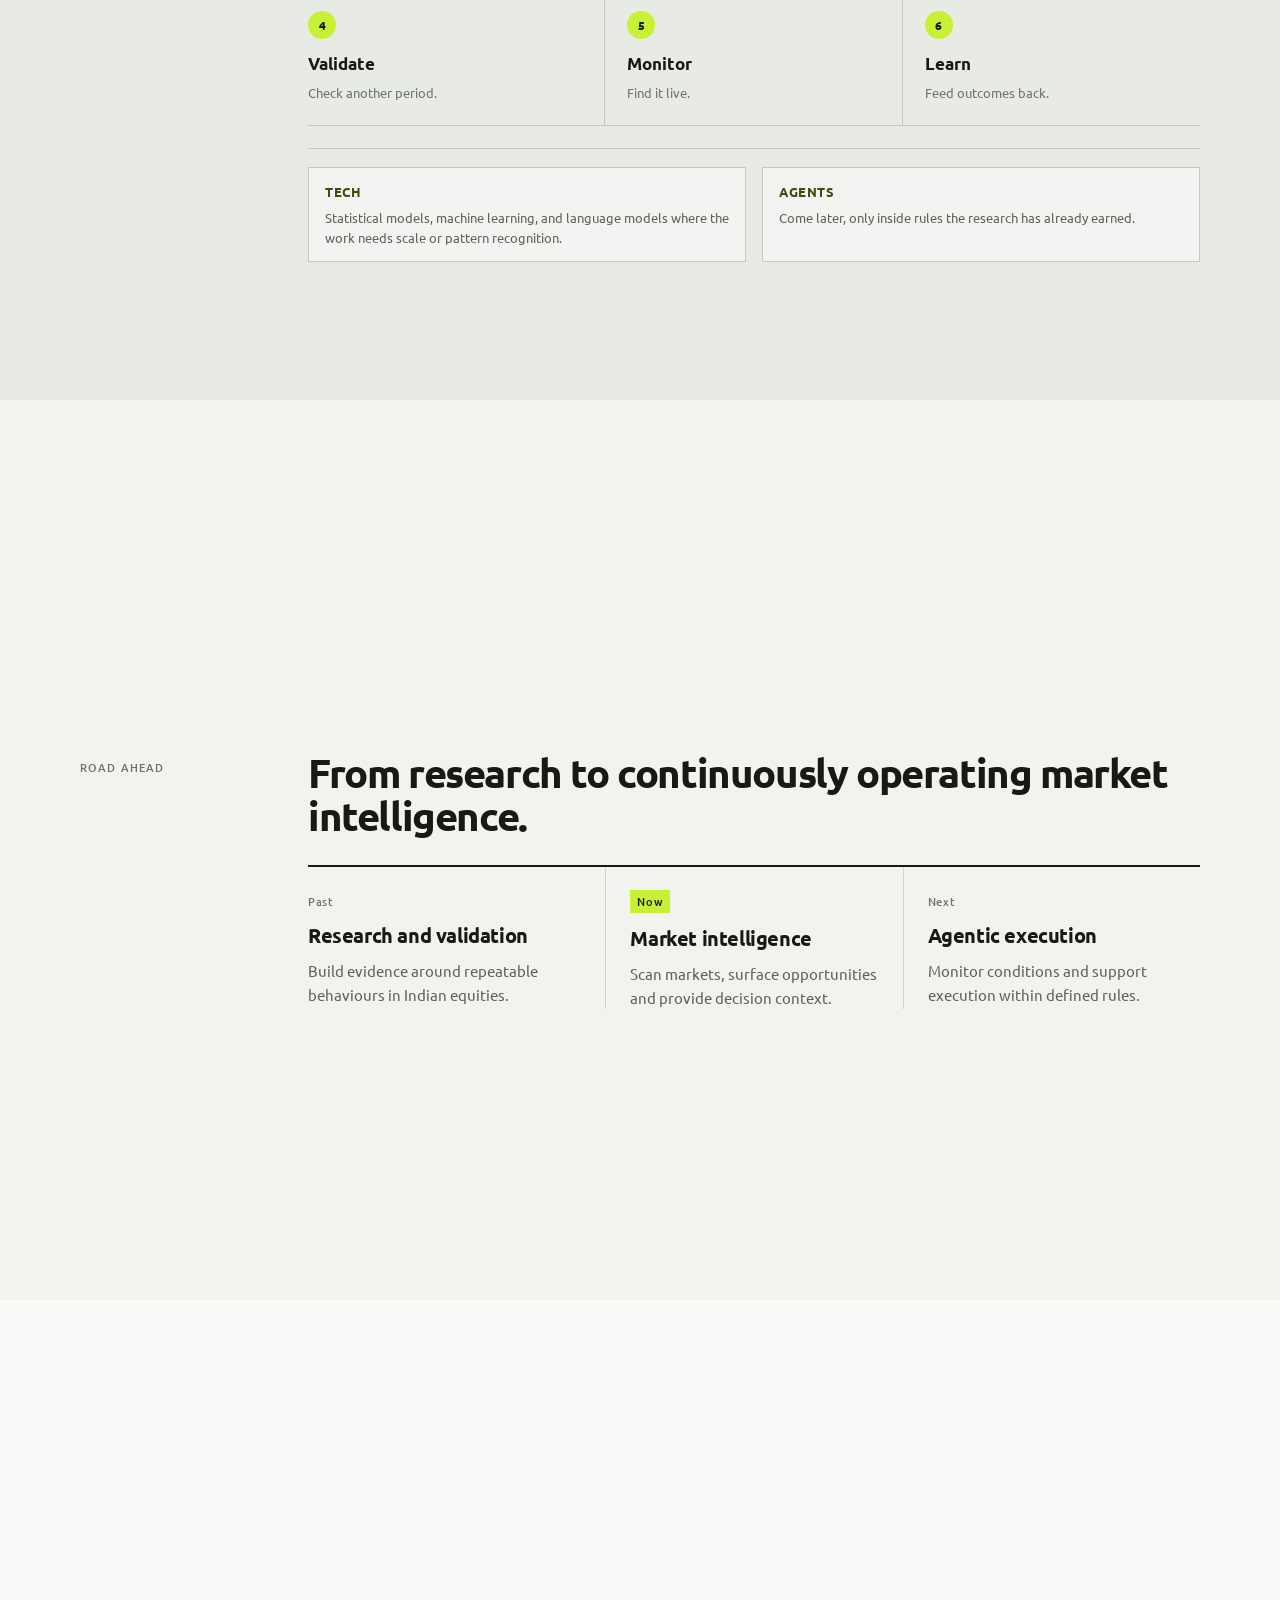
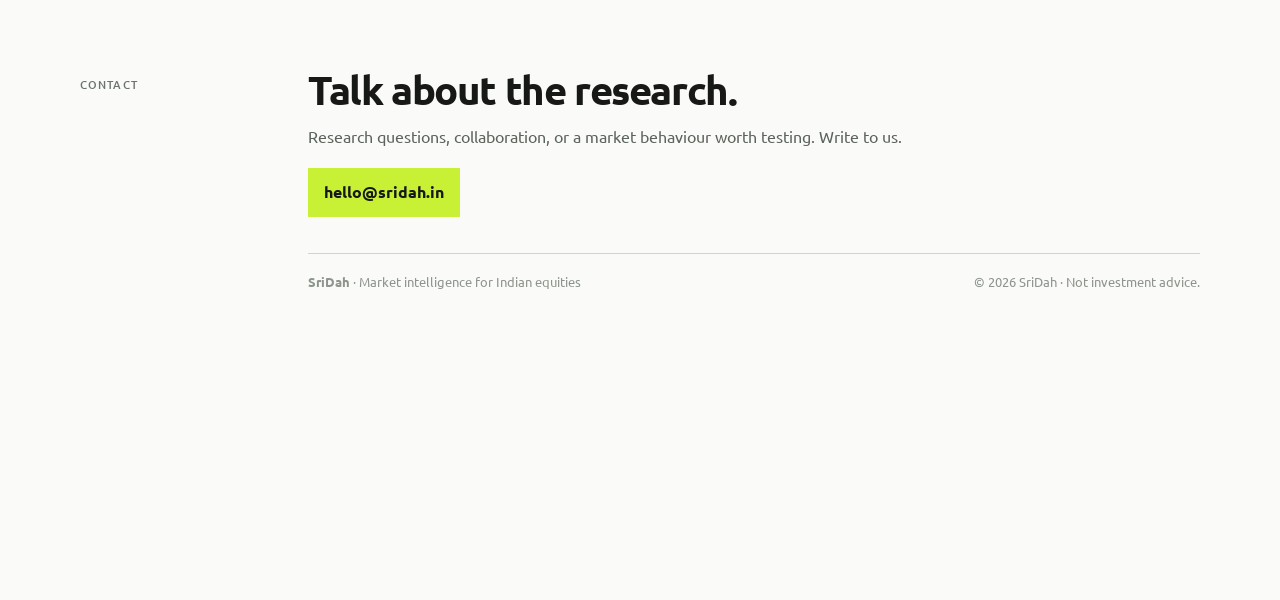
